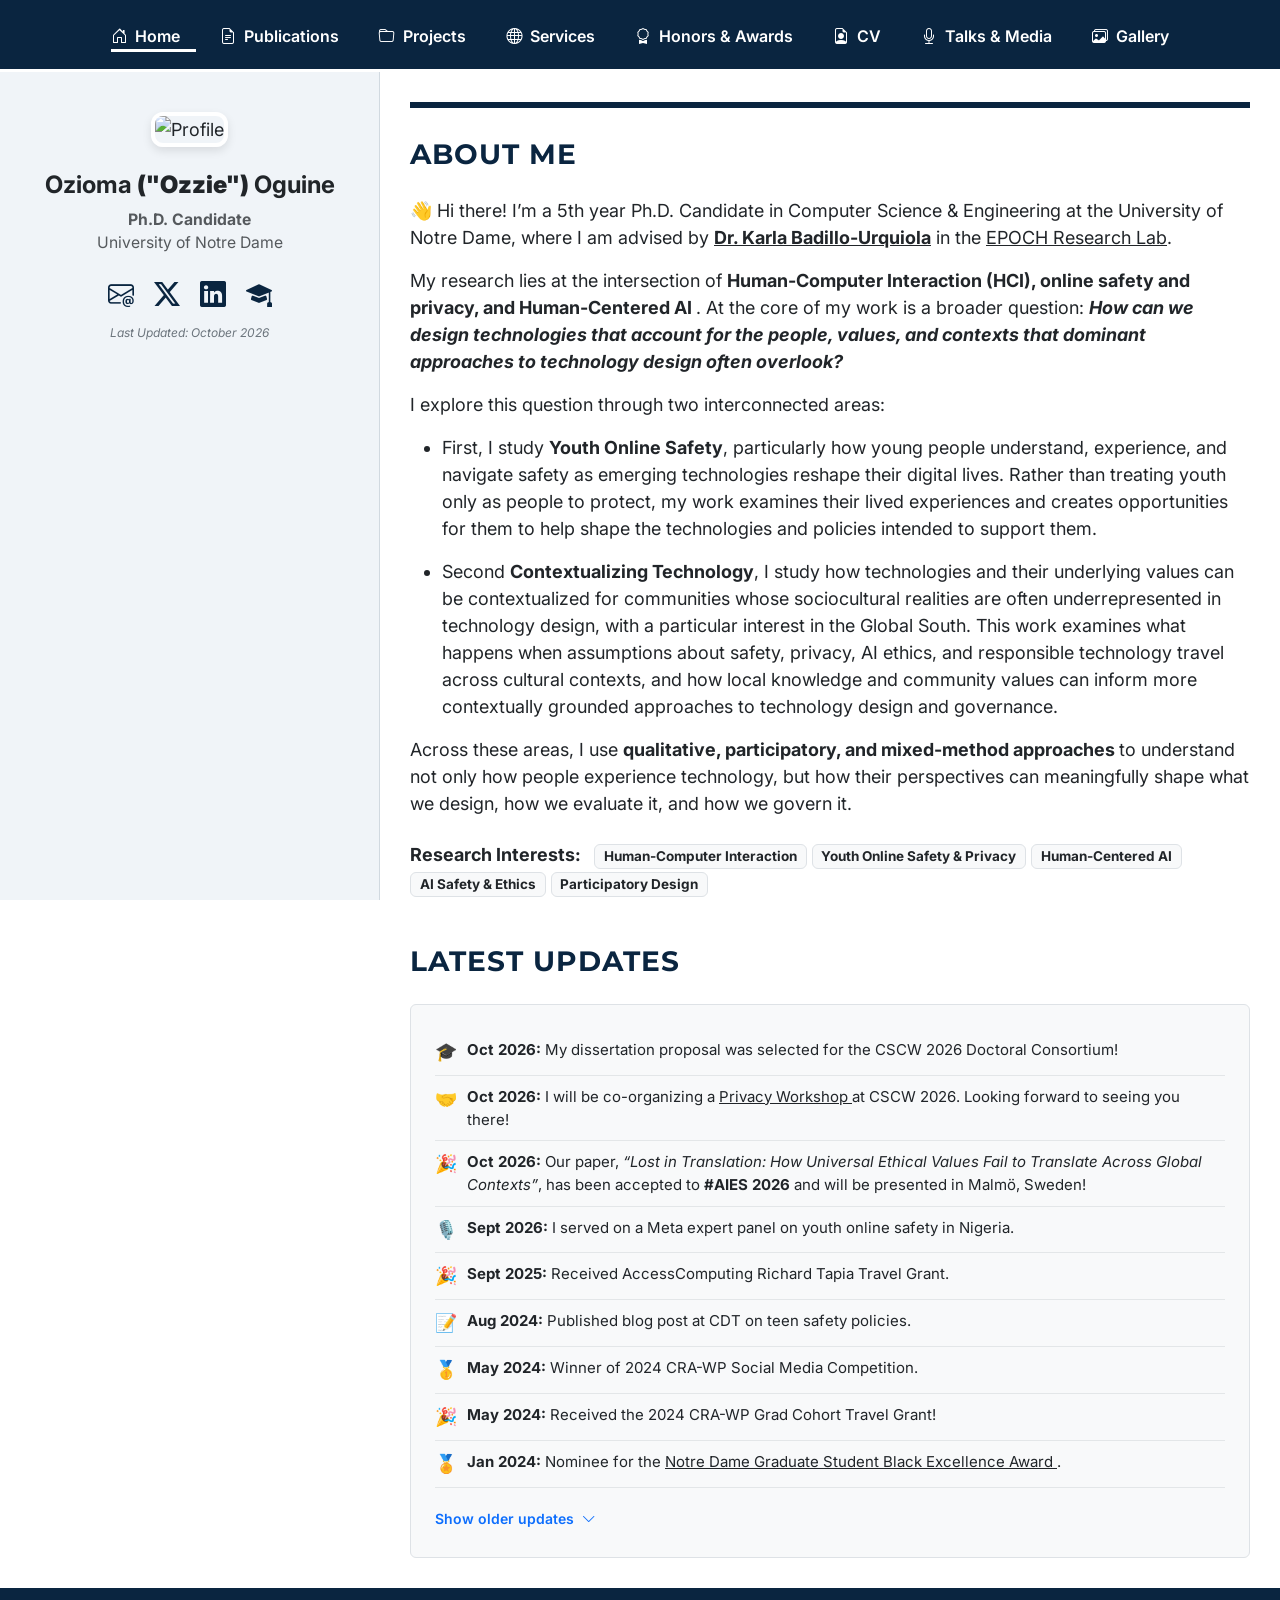
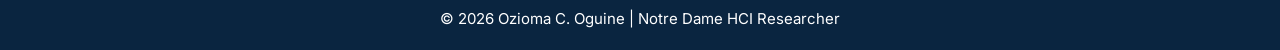
==== index.html @ 68ba5de0 "Add files via upload" ====
<!DOCTYPE html>
<html lang="en">
<head>
  <meta charset="UTF-8">
  <meta name="viewport" content="width=device-width, initial-scale=1.0">
  <title>Ozioma C. Oguine | HCI, Youth Online Safety & Human-Centered AI</title>
  <meta name="description"
	  content="Ozioma Collins Oguine is a Ph.D. Candidate in Computer Science & Engineering at the University of Notre Dame researching HCI, youth online safety, Human-Centered AI, and culturally grounded technology design.">
  <meta name="author" content="Ozioma Collins Oguine">
  <meta name="robots" content="index, follow">
  <link href="https://cdn.jsdelivr.net/npm/bootstrap@5.3.2/dist/css/bootstrap.min.css" rel="stylesheet">
  <link rel="stylesheet" href="https://cdn.jsdelivr.net/npm/bootstrap-icons/font/bootstrap-icons.css">
  <link href="https://fonts.googleapis.com/css2?family=Montserrat:wght@700&family=Inter:wght@400;600&display=swap" rel="stylesheet">
  <link rel="stylesheet" href="style.css">
  <link rel="icon" type="image/png" href="images/favicon_icon.png">
  
<!-- =====================================================
     STRUCTURED DATA — PERSON / PROFILE PAGE
====================================================== -->

<script type="application/ld+json">
{
  "@context": "https://schema.org",
  "@type": "ProfilePage",

  "mainEntity": {
    "@type": "Person",
    "@id": "https://oziomaoguine.github.io/#person",

    "name": "Ozioma C. Oguine",
    "alternateName": "Ozzie Oguine",

    "url": "https://oziomaoguine.github.io/",

    "image": "https://oziomaoguine.github.io/images/profile_img.jpg",

    "description": "Ph.D. Candidate in Computer Science & Engineering at the University of Notre Dame researching Human-Computer Interaction, youth online safety, Human-Centered AI, and AI Ethics",

    "jobTitle": "Ph.D. Candidate",

    "affiliation": {
      "@type": "CollegeOrUniversity",
      "name": "University of Notre Dame",
      "url": "https://cse.nd.edu/"
    },

    "memberOf": {
      "@type": "ResearchOrganization",
      "name": "EPOCH Research Lab"
    },

    "knowsAbout": [
      "Human-Computer Interaction",
      "Youth Online Safety",
      "AI Safety",
      "Human-Centered AI",
      "AI Ethics",
      "Participatory Design",
      "Child-Computer Interaction",
      "Culturally Grounded Technology Design"
    ],

    "sameAs": [
      "https://scholar.google.com/citations?hl=en&user=NfMTaLgAAAAJ",
      "https://orcid.org/0000-0003-2434-1400",
      "https://www.linkedin.com/in/ozioma-c-oguine-083653135"
    ]
  }
}
</script>
</head>
<body>

<div class="page-wrapper">
  <nav class="navbar navbar-expand-xl navbar-dark fixed-top">
    <div class="container-fluid">
      <button class="navbar-toggler" type="button" data-bs-toggle="collapse" data-bs-target="#navbarNav">
        <span class="navbar-toggler-icon"></span>
      </button>
      <div class="collapse navbar-collapse" id="navbarNav">
        <ul class="navbar-nav">
          <li class="nav-item"><a class="nav-link active-link" id="nav-about" onclick="showTab('about')"><i class="bi bi-house-door"></i> Home</a></li>
          <li class="nav-item"><a class="nav-link" id="nav-publications" onclick="showTab('publications')"><i class="bi bi-file-earmark-text"></i> Publications</a></li>
          <li class="nav-item"><a class="nav-link" id="nav-projects" onclick="showTab('projects')"><i class="bi bi-folder"></i> Projects</a></li>
          <li class="nav-item"><a class="nav-link" id="nav-service" onclick="showTab('service')"><i class="bi bi-globe"></i> Services</a></li>
          <li class="nav-item"><a class="nav-link" id="nav-honors" onclick="showTab('honors')"><i class="bi bi-award"></i> Honors & Awards</a></li>
          <li class="nav-item"><a class="nav-link" id="nav-cv" onclick="showTab('cv')"> <i class="bi bi-file-earmark-person"></i> CV</a></li>
          <li class="nav-item"><a class="nav-link" id="nav-talks" onclick="showTab('talks')"><i class="bi bi-mic"></i> Talks & Media</a></li>
		  <li class="nav-item"><a class="nav-link" id="nav-gallery" onclick="showTab('gallery')"><i class="bi bi-images"></i> Gallery</a></li>
        </ul>
      </div>
    </div>
  </nav>

  <div class="main-container">
    <aside class="sidebar">
      <img src="images/profile_img.jpg" alt="Profile" class="profile-img">
      <h4 class="fw-bold">Ozioma <b>("Ozzie")</b> Oguine</h4>
      <p class="text-muted small"><strong>Ph.D. Candidate</strong><br>University of Notre Dame</p>
      
      <div class="social-icons-row">
        <a href="mailto:ooguine@nd.edu"><i class="bi bi-envelope-at"></i></a>
        <a href="https://twitter.com/Ozioma_Oguine" target="_blank"><i class="bi bi-twitter-x"></i></a>
        <a href="https://www.linkedin.com/in/ozioma-c-oguine-083653135" target="_blank"><i class="bi bi-linkedin"></i></a>
        <a href="https://scholar.google.com/citations?hl=en&user=NfMTaLgAAAAJ" target="_blank"><i class="bi bi-mortarboard-fill"></i></a>
      </div>
      <div class="last-updated">Last Updated: October 2026</div>
    </aside>

    <main class="content-area">
      <section id="about" class="tab-section active">
        <h3>About Me</h3>
		 <p>👋 Hi there! I’m a 5th year Ph.D. Candidate in Computer Science & Engineering at the University of Notre Dame, 
			where I am advised by <a href="https://engineering.nd.edu/faculty/karla-badillo-urquiola/"class="link-dark" target="_blank"><strong>Dr. Karla Badillo-Urquiola</strong></a> in the <a href="https://https://www.epochlab.org/" class="link-dark" target="_blank"> EPOCH Research Lab</a>.</p>

		 <p>
			My research lies at the intersection of <strong>Human-Computer Interaction (HCI), online safety and privacy, and Human-Centered AI </strong>. 
			At the core of my work is a broader question: <strong><em>How can we design technologies that account for the people, values, and contexts that dominant approaches to technology design often overlook?</em></strong>
		  </p>

		  <p>
			I explore this question through two interconnected areas:</p> 
		  <p>
			<ul class="about-research-areas"> <li> First, I study <strong>Youth Online Safety</strong>, particularly how young people understand, experience, and navigate safety as emerging technologies reshape their digital lives. 
			Rather than treating youth only as people to protect, my work examines their lived experiences and creates opportunities for them to help shape the technologies and policies intended to support them. </li>
		  </p>
		  <p>
			<li> Second <strong>Contextualizing Technology</strong>, I study how technologies and their underlying values can be contextualized for communities whose sociocultural realities are often underrepresented in technology design, with a particular interest in the Global South. 
			This work examines what happens when assumptions about safety, privacy, AI ethics, and responsible technology travel across cultural contexts, and how local knowledge and community values can inform more contextually grounded approaches to technology design and governance. </li> </ul>
		  </p> 
		  <p>
			Across these areas, I use <strong> qualitative, participatory, and mixed-method approaches </strong> to understand not only how people experience technology, but how their perspectives can meaningfully shape what we design, how we evaluate it, and how we govern it.
		  </p>
		  <!-- Research Interests -->
			  <div class="mt-4">
				<strong>Research Interests:</strong>
				<span class="badge bg-light text-dark border ms-2">Human-Computer Interaction</span>
				<span class="badge bg-light text-dark border">Youth Online Safety & Privacy</span>
				<span class="badge bg-light text-dark border">Human-Centered AI</span>
				<span class="badge bg-light text-dark border">AI Safety & Ethics</span>
				<span class="badge bg-light text-dark border">Participatory Design</span>
			  </div>
		  
<!-- =========================
     LATEST UPDATES
========================= -->

<h3 class="mt-5">Latest Updates</h3>

<div class="bg-light p-4 rounded border latest-updates">

  <ul class="list-unstyled mb-0">

    <!-- =========================
         5 MOST RECENT UPDATES
    ========================== -->
	<!-- October 2026 -->
	<li class="news-item">
	  <span class="news-emoji">🎓</span>
	  <div>
		<strong>Oct 2026:</strong>
		My dissertation proposal was selected for the CSCW 2026 Doctoral Consortium!
	  </div>
	</li>

	<li class="news-item">
	  <span class="news-emoji">🤝</span>
	  <div>
		<strong>Oct 2026:</strong>
		I will be co-organizing a <a href="https://cscw2026.hciprivacy.com/" class="link-dark" target="_blank"> Privacy Workshop </a> at CSCW 2026.
		Looking forward to seeing you there!
	  </div>
	</li>

	<li class="news-item">
	  <span class="news-emoji">🎉</span>
	  <div>
		<strong>Oct 2026:</strong>
		Our paper,
		<em>“Lost in Translation: How Universal Ethical Values Fail to Translate Across Global Contexts”</em>,
		has been accepted to <strong>#AIES 2026</strong> and will be presented in Malmö, Sweden!
	  </div>
	</li>
	
		<!-- September 2026 -->
	<li class="news-item">
	  <span class="news-emoji">🎙️</span>
	  <div>
		<strong>Sept 2026:</strong>
		I served on a Meta expert panel on youth online safety in Nigeria.
	  </div>
	</li>
    
	<li class="news-item">
      <span class="news-emoji">🎉</span>
      <div>
        <strong>Sept 2025:</strong>
        Received AccessComputing Richard Tapia Travel Grant.
      </div>
    </li>

    <li class="news-item">
      <span class="news-emoji">📝</span>
      <div>
        <strong>Aug 2024:</strong>
        Published blog post at CDT on teen safety policies.
      </div>
    </li>

    <li class="news-item">
      <span class="news-emoji">🥇</span>
      <div>
        <strong>May 2024:</strong>
        Winner of 2024 CRA-WP Social Media Competition.
      </div>
    </li>

    <li class="news-item">
      <span class="news-emoji">🎉</span>
      <div>
        <strong>May 2024:</strong>
        Received the 2024 CRA-WP Grad Cohort Travel Grant!
      </div>
    </li>

    <li class="news-item">
      <span class="news-emoji">🏅</span>
      <div>
        <strong>Jan 2024:</strong>
        Nominee for the
        <a href="https://www.epochlab.org/news"
           class="link-dark"
           target="_blank">
          Notre Dame Graduate Student Black Excellence Award
        </a>.
      </div>
    </li>


<!-- =====================================================
     COLLAPSIBLE OLDER UPDATES
====================================================== -->

<li class="collapse" id="olderUpdates">

  <ul class="list-unstyled mb-0">


    <!-- July 2023 -->
    <li class="news-item">
      <span class="news-emoji-static">🎉</span>

      <div>
        <strong>July 2023:</strong>
        Received the AccessComputing Richard Tapia Travel Grant 2023!
      </div>
    </li>


    <!-- June 2023 -->
    <li class="news-item">
      <span class="news-emoji-static">🥇</span>

      <div>
        <strong>June 2023:</strong>
        Received the Graduate Justice Fellowship 2023!

        [
        <a href="https://socialconcerns.nd.edu/2023-24-graduate-justice-fellows/"
           class="link-dark"
           target="_blank"
           rel="noopener noreferrer">
          Link
        </a>
        ]
      </div>
    </li>


    <!-- June 2023 -->
    <li class="news-item">
      <span class="news-emoji-static">🎉</span>

      <div>
        <strong>June 2023:</strong>
        Received the HCIC Doctoral Student Travel Grant and presented
        a poster at

        <a href="https://hcic.org/#upcoming"
           target="_blank"
           rel="noopener noreferrer"
           class="link-dark">
          HCIC 2023
        </a>.
      </div>
    </li>


    <!-- April 2023 -->
    <li class="news-item">
      <span class="news-emoji-static">🥇</span>

      <div>
        <strong>April 2023:</strong>
        Received the TEEWS Summer Fellowship 2023!
      </div>
    </li>


    <!-- March 2023 -->
    <li class="news-item">
      <span class="news-emoji-static">🎉</span>

      <div>
        <strong>March 2023:</strong>

        Presented my position paper titled

        <em>
          "Adolescent Online Safety and Privacy Interventions for
          Social Virtual Reality"
        </em>

        <i class="far fa-file-pdf"></i>

        <a href="https://papers.ssrn.com/sol3/papers.cfm?abstract_id=4384529"
           target="_blank"
           rel="noopener noreferrer"
           class="link-dark">
          PDF
        </a>

        at the 2023

        <a href="https://pie.stapl.cs.byu.edu/"
           target="_blank"
           rel="noopener noreferrer"
           class="link-dark">
          CHI Privacy Workshop
        </a>.
      </div>
    </li>


    <!-- March 2023 -->
    <li class="news-item">
      <span class="news-emoji-static">🎉</span>

      <div>
        <strong>March 2023:</strong>

        Presented my position paper titled

        <em>
          "Ableist Microaggressions on Adolescents with Disability(ies)
          and Special Needs in Social Virtual Reality (VR)"
        </em>

        <i class="far fa-file-pdf"></i>

        <a href="https://papers.ssrn.com/sol3/papers.cfm?abstract_id=4381787"
           target="_blank"
           rel="noopener noreferrer"
           class="link-dark">
          PDF
        </a>

        at the 2023

        <a href="https://combatingonlinetoxicity.sites.uu.nl/"
           target="_blank"
           rel="noopener noreferrer"
           class="link-dark">
          CHI Combating Toxicity and Online Harassment Workshop
        </a>.
      </div>
    </li>


    <!-- August 2022 -->
    <li class="news-item">
      <span class="news-emoji-static">🎓</span>

      <div>
        <strong>Aug 2022:</strong>
        Started my Ph.D. journey at the University of Notre Dame!
      </div>
    </li>


  </ul>

</li>

<!-- =====================================================
     SHOW / HIDE OLDER UPDATES BUTTON
====================================================== -->

<div class="mt-3">

  <button
    class="updates-toggle"
    type="button"
    data-bs-toggle="collapse"
    data-bs-target="#olderUpdates"
    aria-expanded="false"
    aria-controls="olderUpdates">

    <span class="show-more-text">
      Show older updates
      <i class="bi bi-chevron-down ms-1"></i>
    </span>

    <span class="show-less-text">
      Show fewer updates
      <i class="bi bi-chevron-up ms-1"></i>
    </span>

  </button>

</div>
</div>
</section>

  <!-- =====================================================
     PUBLICATIONS
====================================================== -->
<section id="publications" class="tab-section">

  <!-- Page Header -->
  <div class="d-flex justify-content-between align-items-center mb-2">

    <h3>Publications</h3>

    <div class="d-none d-md-block" style="font-size: 14px;">
      See also on:

      <a href="#" target="_blank" class="pub-btn ms-2">
        <i class="bi bi-mortarboard-fill"></i> Google Scholar
      </a>

      <a href="https://www.researchgate.net/profile/Ozioma-Oguine"
         target="_blank"
         class="pub-btn">
        <i class="bi bi-r-circle"></i> ResearchGate
      </a>
    </div>

  </div>


  <!-- =====================================================
       PUBLICATION NAVIGATION
  ====================================================== -->
  <p class="text-muted mb-4">
    My publications span youth online safety and privacy,
    Human-Computer Interaction, participatory design,
    Human-Centered AI, and AI safety.
  </p>

  <div class="publication-nav mb-5">

    <span class="publication-nav-label">Jump to:</span>

    <a href="#conference-papers" class="publication-nav-link">
      <i class="bi bi-file-earmark-text"></i>
      Conference / Journal
    </a>

    <a href="#extended-abstracts" class="publication-nav-link">
      <i class="bi bi-file-text"></i>
      Extended Abstracts
    </a>

    <a href="#workshop-papers" class="publication-nav-link">
      <i class="bi bi-people"></i>
      Workshops
    </a>

    <a href="#poster-presentations" class="publication-nav-link">
      <i class="bi bi-easel"></i>
      Posters
    </a>

  </div>



  <!-- =====================================================
       CONFERENCE / JOURNAL PAPERS
  ====================================================== -->

  <div id="conference-papers" class="publication-section">

    <div class="publication-section-header">
      <h2>Conference / Journal Papers</h2>
    </div>


    <!-- ========================= 2026 ========================= -->

    <div class="publication-year">2026</div>

   <!-- C9 -->
    <div class="pub-item">
      <div class="pub-title">
        <span class="pub-number">C9.</span>
        Lost in Translation: How Universal Ethical Values Fail to Translate Across Global Contexts
      </div>
      <div class="pub-authors">
        <strong>Ozioma C. Oguine</strong>,
        Munachimso B. Oguine, Cesar Cervera, Jenny Yang, Pooja Voladoddi,
		Mario Rodriguez, Saif Eddin Bani Malhem, Karla Badillo-Urquiola, Daricia Wilkinson
      </div>
      <div class="pub-meta">
        <span class="venue-tag">AIES '26</span>
        <span class="pub-venue-inline">
          Proceedings of the 2026 AIES Conference on AI, EThics and Society
        </span>
        <span class="pub-links-inline">
          <a href="#"
             target="_blank">
            [DOI]
          </a>
          <span>·</span>
          <a href="https://arxiv.org/abs/2608.20490v1"
             target="_blank">
            [Preprint]
          </a>
        </span>
      </div>
    </div>

   <!-- C8 -->
    <div class="pub-item">
      <div class="pub-title">
        <span class="pub-number">C8.</span>
        "Ethical for Whom?" Examining Cross-Cultural Perspectives on AI Values for the Global Majority
      </div>
      <div class="pub-authors">
        
        Jenny Yang, Cesar Cervera, <strong>Ozioma C. Oguine</strong>, Munachimso B. Oguine, Pooja Voladoddi,
		Mario Rodriguez, Saif Eddin Bani Malhem, Karla Badillo-Urquiola, Daricia Wilkinson
      </div>
      <div class="pub-meta">
        <span class="venue-tag">HFES '26</span>
        <span class="pub-venue-inline">
          ASPIRE 2026 International Annual Meeting of the Human Factors and Ergonomics Society (HFES)
        </span>
        <span class="pub-links-inline">
          <a href="#"
             target="_blank">
            [DOI]
          </a>
          <span>·</span>
          <a href="#"
             target="_blank">
            [Preprint]
          </a>
        </span>
      </div>
    </div>
	
    <!-- C7 -->
    <div class="pub-item">
      <div class="pub-title">
        <span class="pub-number">C7.</span>
        Who Gets to Define Safety? A Systematic Review of How Generative AI
        Research Addresses Youth Online Safety
      </div>
      <div class="pub-authors">
        <strong>Ozioma C. Oguine</strong>,
        Adriana Alvarado Garcia,
        Michael Muller,
        and Karla Badillo-Urquiola
      </div>
      <div class="pub-meta">
        <span class="venue-tag">CHI '26</span>
        <span class="pub-venue-inline">
          Proceedings of the 2026 CHI Conference on Human Factors in Computing Systems
        </span>
        <span class="pub-links-inline">
          <a href="https://doi.org/10.1145/3772318.3791346"
             target="_blank">
            [DOI]
          </a>
          <span>·</span>
          <a href="#"
             target="_blank">
            [Preprint]
          </a>
        </span>
      </div>
    </div>



    <!-- C6 -->
    <div class="pub-item">

      <div class="pub-title">
        <span class="pub-number">C6.</span>
        Red Teaming LLMs as Socio-Technical Practice:
        From Exploration and Data Creation to Evaluation

        <span class="award-badge">
          🥇 Honorable Mention
        </span>
      </div>

      <div class="pub-authors">
        Adriana Alvarado Garcia,
        Ruyuan Wan,
        <strong>Ozioma C. Oguine</strong>,
        and Karla Badillo-Urquiola
      </div>

      <div class="pub-meta">

        <span class="venue-tag">CHI '26</span>

        <span class="pub-venue-inline">
          Proceedings of the 2026 CHI Conference on Human Factors in Computing Systems
        </span>

        <span class="pub-links-inline">

          <a href="https://doi.org/10.1145/3772318.3790792"
             target="_blank">
            [DOI]
          </a>

          <span>·</span>

          <a href="https://arxiv.org/abs/2602.18483"
             target="_blank">
            [Preprint]
          </a>

        </span>

      </div>

    </div>



    <!-- C5 -->
    <div class="pub-item">

      <div class="pub-title">
        <span class="pub-number">C5.</span>
        Participation and Power: A Case Study of Using Ecological Momentary
        Assessment to Engage Adolescents in Academic Research
      </div>

      <div class="pub-authors">
        <strong>Ozioma C. Oguine</strong>,
        Elmira Rashidi,
        Pamela J. Wisniewski,
        and Karla Badillo-Urquiola
      </div>

      <div class="pub-meta">

        <span class="venue-tag">IDC '26</span>

        <span class="pub-venue-inline">
          Proceedings of the 25th Interaction Design and Children Conference
        </span>

        <span class="pub-links-inline">

          <a href="https://doi.org/10.1145/3773077.3806116"
             target="_blank">
            [DOI]
          </a>

          <span>·</span>

          <a href="https://arxiv.org/abs/2604.11551"
             target="_blank">
            [Preprint]
          </a>

        </span>

      </div>

    </div>



    <!-- C4 -->
    <div class="pub-item">

      <div class="pub-title">
        <span class="pub-number">C4.</span>
        A System of Care, Not Control: Co-Designing Online Safety and
        Wellbeing Solutions with Guardians ad Litem for Youth in Child Welfare
      </div>

      <div class="pub-authors">
        Johanna Olesk,
        <strong>Ozioma C. Oguine</strong>,
        Mariana Fernandez Espinosa,
        Alexis B. Peirce Caudell,
        and Karla Badillo-Urquiola
      </div>

      <div class="pub-meta">

        <span class="venue-tag">GROUP ' 27</span>

        <span class="pub-venue-inline">
          Proceedings of the ACM on Human-Computer Interaction
        </span>

        <span class="pub-links-inline">

          <a href="https://doi.org/10.1145/3799439"
             target="_blank">
            [DOI]
          </a>

          <span>·</span>

          <a href="https://arxiv.org/abs/2602.13989"
             target="_blank">
            [Preprint]
          </a>

        </span>

      </div>

    </div>



    <!-- ========================= 2025 ========================= -->

    <div class="publication-year">2025</div>


    <!-- C3 -->
    <div class="pub-item">

      <div class="pub-title">
        <span class="pub-number">C3.</span>
        ‘Teens Need to Be Educated on the Dangers’: Digital Access,
        Online Risks, and Safety Practices Among Nigerian Adolescents

        <span class="award-badge">
          🏆 Best Paper
        </span>
      </div>

      <div class="pub-authors">
        Munachimso Oguine,
        <strong>Ozioma Oguine</strong>,
        Karla Badillo-Urquiola,
        and Oluwasogo Okunade
      </div>

      <div class="pub-meta">

        <span class="venue-tag">AfriCHI '25</span>

        <span class="pub-venue-inline">
          5th Biennial African Human-Computer Interaction Conference
        </span>

        <span class="pub-links-inline">

          <a href="https://doi.org/10.1145/3757232.3757244"
             target="_blank">
            [DOI]
          </a>

        </span>

      </div>

    </div>



    <!-- C2 -->
    <div class="pub-item">

      <div class="pub-title">
        <span class="pub-number">C2.</span>
        Online Safety for All: Sociocultural Insights from a Systematic
        Review of Youth Online Safety in the Global South
      </div>

      <div class="pub-authors">
        <strong>Ozioma C. Oguine</strong>,
        Oghenemaro Anuyah,
        Zainab Agha,
        Iris Melgarez,
        Adriana Alvarado Garcia,
        and Karla Badillo-Urquiola
      </div>

      <div class="pub-meta">

        <span class="venue-tag">CSCW '25</span>

        <span class="pub-venue-inline">
          ACM Conference on Computer-Supported Cooperative Work and Social Computing
        </span>

        <span class="pub-links-inline">

          <a href="https://dl.acm.org/doi/10.1145/3757639"
             target="_blank">
            [Preprint]
          </a>

        </span>

      </div>

    </div>



    <!-- C1 -->
    <div class="pub-item">

      <div class="pub-title">
        <span class="pub-number">C1.</span>
        How the Internet Facilitates Adverse Childhood Experiences for
        Youth Who Self-Identify as in Need of Services
      </div>

      <div class="pub-authors">
        <strong>Ozioma C. Oguine</strong>,
        Jinkyung Katie Park,
        Mamtaj Akter,
        Johanna Olesk,
        Abdulmalik Alluhidan,
        Pamela Wisniewski,
        and Karla Badillo-Urquiola
      </div>

      <div class="pub-meta">

        <span class="venue-tag">PACM HCI</span>

        <span class="pub-venue-inline">
          Proceedings of the ACM on Human-Computer Interaction
        </span>

        <span class="pub-links-inline">

          <a href="https://doi.org/10.1145/3710995"
             target="_blank">
            [DOI]
          </a>

          <span>·</span>

          <a href="https://arxiv.org/abs/2410.16507"
             target="_blank">
            [Preprint]
          </a>

        </span>

      </div>

    </div>


    <!-- ========================= 2022 ========================= -->

    <div class="publication-year">2022</div>


    <div class="pub-item">

      <div class="pub-title">
        <span class="pub-number">C0.</span>
        YOLO v3: Visual and Real-Time Object Detection Model
        for Smart Surveillance Systems (3s)
      </div>

      <div class="pub-authors">
        Kanyifeechukwu J. Oguine,
        <strong>Ozioma C. Oguine</strong>,
        and Hashim I. Bisallah
      </div>

      <div class="pub-meta">

        <span class="venue-tag">ITED '22</span>

        <span class="pub-venue-inline">
          5th Information Technology for Education and Development Conference
        </span>

        <span class="pub-links-inline">

          <a href="https://doi.org/10.1109/ITED56637.2022.10051233"
             target="_blank">
            [DOI]
          </a>

        </span>

      </div>

    </div>

  </div>



  <!-- =====================================================
       SECTION DIVIDER
  ====================================================== -->

  <hr class="publication-divider">



  <!-- =====================================================
       EXTENDED ABSTRACTS
  ====================================================== -->

  <div id="extended-abstracts" class="publication-section">

    <div class="publication-section-header">
      <h2>Extended Abstracts</h2>
    </div>
	
	<div class="publication-year">2026</div>
	    <!-- EA4 -->
    <div class="pub-item">
      <div class="pub-title">
        <span class="pub-number">EA4.</span>
        Online safety in the Global South: From Culturally Grounded Narratives to Co-designing AI-supported Safety Ecosystems with Nigerian Youth
      </div>
      <div class="pub-authors">
        <strong>Ozioma C. Oguine</strong>
      </div>
      <div class="pub-meta">
        <span class="venue-tag">CSCW '26</span>
        <span class="pub-venue-inline">
          Companion Publication of the ACM Conference on
          Computer-Supported Cooperative Work and Social Computing
        </span>
        <span class="pub-links-inline">
          <a href=". https://doi.org/10.1145/3785651.3830028"
             target="_blank">
            [DOI]
          </a>
        </span>
      </div>
    </div>

    <div class="publication-year">2025</div>

    <!-- EA3 -->
    <div class="pub-item">
      <div class="pub-title">
        <span class="pub-number">EA3.</span>
        Bridging Expertise and Participation in AI:
        Multistakeholder Approaches to Safer AI Systems for Youth Online Safety
      </div>
      <div class="pub-authors">
        <strong>Ozioma C. Oguine</strong>,
        Johanna Olesk,
        Jaemarie Solyst,
        Michael Madaio,
        Michael Muller,
        Adriana Alvarado Garcia,
        and Karla Badillo-Urquiola
      </div>
      <div class="pub-meta">
        <span class="venue-tag">CSCW '25</span>
        <span class="pub-venue-inline">
          Companion Publication of the ACM Conference on
          Computer-Supported Cooperative Work and Social Computing
        </span>
        <span class="pub-links-inline">
          <a href="https://doi.org/10.1145/3715070.3748294"
             target="_blank">
            [DOI]
          </a>
        </span>
      </div>
    </div>



    <!-- EA2 -->
    <div class="pub-item">
      <div class="pub-title">
        <span class="pub-number">EA2.</span>
        Inclusion by Design or by Default? Examining How HCI Studies
        Engage Underrepresented Youth in Makerspaces
      </div>
      <div class="pub-authors">
        <strong>Ozioma C. Oguine</strong>,
        Danielle Radford,
        Samantha Hoang,
        and Karla Badillo-Urquiola
      </div>
      <div class="pub-meta">
        <span class="venue-tag">CSCW '25</span>
        <span class="pub-venue-inline">
          Companion Publication of the ACM Conference on
          Computer-Supported Cooperative Work and Social Computing
        </span>
        <span class="pub-links-inline">
          <a href="https://doi.org/10.1145/3715070.3749247"
             target="_blank">
            [DOI]
          </a>
        </span>
      </div>
    </div>



    <div class="publication-year">2024</div>
    <!-- EA1 -->
    <div class="pub-item">
      <div class="pub-title">
        <span class="pub-number">EA1.</span>
        Examining Mainstream News Media Narratives on Youth Online Safety
      </div>
      <div class="pub-authors">
        <strong>Ozioma C. Oguine</strong>,
        Oghenemaro Anuyah,
        Emelia M. Hughes,
        and Karla Badillo-Urquiola
      </div>
      <div class="pub-meta">
        <span class="venue-tag">CSCW '24</span>
        <span class="pub-venue-inline">
          Companion Publication of the ACM Conference on
          Computer-Supported Cooperative Work and Social Computing
        </span>
        <span class="pub-links-inline">
          <a href="https://doi.org/10.1145/3678884.3681874"
             target="_blank">
            [DOI]
          </a>
        </span>
      </div>
    </div>
  </div>



  <!-- =====================================================
       SECTION DIVIDER
  ====================================================== -->

  <hr class="publication-divider">


  <!-- =====================================================
       WORKSHOP PAPERS
  ====================================================== -->

  <div id="workshop-papers" class="publication-section">

    <div class="publication-section-header">
      <h2>Workshop Papers</h2>
    </div>
	<div class="publication-year">2026</div>

		<!-- W4 -->
		<div class="pub-item">
		  <div class="pub-title">
			<span class="pub-number">W4.</span>
			<a href="files/WP-4.pdf" target="_blank" rel="noopener noreferrer">
			Whose Family Does “Family-Centered AI” Assume? Reflections from Youth Online Safety Research in Nigeria </a>
		  </div>

		  <div class="pub-authors">
			<strong>Ozioma C. Oguine</strong>
			and Karla Badillo-Urquiola
		  </div>

		  <div class="pub-meta">
			<span class="venue-tag">CSCW '26</span>
			<span class="pub-venue-inline">
			  Workshop on Family-Centered AI workshop
			</span>
		  </div>
		</div>

    <div class="publication-year">2025</div>

    <!-- W3 -->
    <div class="pub-item">

      <div class="pub-title">
        <span class="pub-number">W3.</span>
        <a href="files/WP-3.pdf" target="_blank" rel="noopener noreferrer">
		Inference Is Not Consent: Privacy Risks from Training LLMs </a>
        on Social Media and Web-Scraped Data
      </div>

      <div class="pub-authors">
        <strong>Ozioma C. Oguine</strong>
        and Karla Badillo-Urquiola
      </div>

      <div class="pub-meta">

        <span class="venue-tag">SUPA '25</span>

        <span class="pub-venue-inline">
          Workshop on Societal and User-Centered Privacy in AI
        </span>

      </div>

    </div>



    <div class="publication-year">2023</div>


    <!-- W2 -->
    <div class="pub-item">

      <div class="pub-title">
        <span class="pub-number">W2.</span>
		<a href="https://ssrn.com/abstract=4381787" target="_blank">
        You Don’t Belong Here: Ableist Microaggressions on Adolescents
        with Disability(ies) and Special Needs in Social Virtual Reality </a>
      </div>

      <div class="pub-authors">
        <strong>Ozioma C. Oguine</strong>
        and Karla Badillo-Urquiola
      </div>

      <div class="pub-meta">

        <span class="venue-tag">CHI '23</span>

        <span class="pub-venue-inline">
          Workshop on Combating Toxicity, Harassment,
          and Abuse in Online Social Spaces
        </span>

      </div>

    </div>



    <!-- W1 -->
    <div class="pub-item">

      <div class="pub-title">
        <span class="pub-number">W1.</span>
		<a href="https://ssrn.com/abstract=4384529" target="_blank">
        Investigating Adolescent Online Safety and Privacy
        Interventions for Social Virtual Reality </a>
      </div>

      <div class="pub-authors">
        <strong>Ozioma C. Oguine</strong>,
        Yaxing Yao,
        and Karla Badillo-Urquiola
      </div>

      <div class="pub-meta">

        <span class="venue-tag">CHI '23</span>

        <span class="pub-venue-inline">
          Workshop on Privacy Interventions and Education (PIE)
        </span>

      </div>

    </div>

  </div>



  <!-- =====================================================
       SECTION DIVIDER
  ====================================================== -->

  <hr class="publication-divider">



  <!-- =====================================================
       POSTER PRESENTATIONS
  ====================================================== -->

  <div id="poster-presentations" class="publication-section">

    <div class="publication-section-header">
      <h2>Poster Presentations</h2>
    </div>


    <div class="publication-year">2023</div>


    <!-- P2 -->
    <div class="pub-item">

      <div class="pub-title">
        <span class="pub-number">P2.</span>
        Co-Designing with Foster Youth Online Safety Interventions
      </div>

      <div class="pub-authors">
        <strong>Ozioma C. Oguine</strong>,
        Ruyuan Wan,
        and Karla Badillo-Urquiola
      </div>

      <div class="pub-meta">

        <span class="pub-venue-inline">
          15th Annual CSE Student Poster Contest,
          University of Notre Dame
        </span>

      </div>

    </div>



    <div class="publication-year">2022</div>


    <!-- P1 -->
    <div class="pub-item">

      <div class="pub-title">
        <span class="pub-number">P1.</span>
        Co-Designing with Foster Youth Online Safety Interventions
      </div>

      <div class="pub-authors">
        <strong>Ozioma C. Oguine</strong>,
        Ruyuan Wan,
        and Karla Badillo-Urquiola
      </div>

      <div class="pub-meta">

        <span class="pub-venue-inline">
          Lucy Family Institute for Data and Society Fall Symposium,
          University of Notre Dame
        </span>

      </div>

    </div>

  </div>


</section>

      <section id="projects" class="tab-section">
        <h3>Projects</h3>
         <p class="text-muted mb-5">
			My research explores how young people experience and navigate online
			technologies, how communities can participate in designing safer digital
			environments, and how emerging AI systems can better reflect diverse
			values and sociocultural contexts. My projects span three interconnected
			areas: Online Safety, Participatory Design, and AI Ethics & Safety.
		</p>

		<!-- Project Category Navigation -->
		<div class="project-nav mb-5">
			  <span class="project-nav-label">Jump to:</span>

			  <a href="#online-safety-projects" class="project-nav-link">
				<i class="bi bi-shield-check"></i>
				Youth Online Safety
			  </a>

			  <a href="#participatory-design-projects" class="project-nav-link">
				<i class="bi bi-people"></i>
				Participatory Design
			  </a>

			  <a href="#ai-ethics-projects" class="project-nav-link">
				<i class="bi bi-cpu"></i>
				AI Ethics & Safety
			  </a>
		</div>
  <!-- =====================================================
       CATEGORY 1: ONLINE SAFETY
  ====================================================== -->

<div id="online-safety-projects" class="project-category-heading">
  <h4 class="fw-bold mb-1">Online Safety</h4>
  <p class="text-muted small mb-4">
    Understanding how young people experience, define, and navigate safety
    across different digital and sociocultural contexts.
  </p>
</div>
  <div class="row">


    <!-- PROJECT 1 -->
    <div class="col-lg-6 mb-4">
      <div class="expand-card h-100">

        <img
          src="images/conceptual.png"
          alt="Nigerian youth online safety research">

        <div class="expand-card-body">

          <div class="d-flex justify-content-between align-items-start mb-2">
            <h5 class="fw-bold mb-0">
              How Nigerian Youth Conceptualize Online Safety (Interview Study)
            </h5>
            <span class="badge bg-light text-dark border ms-2">2026</span>
          </div>

          <p class="small text-muted mb-3">
            Understanding how Nigerian youth define, experience, and negotiate
            online safety within their everyday lives.
          </p>

          <div class="mb-3">
            <span class="badge bg-light text-dark border">Online Safety</span>
            <span class="badge bg-light text-dark border">Nigerian Youth</span>
            <span class="badge bg-light text-dark border">Interviews</span>
            <span class="badge bg-light text-dark border">HCI</span>
          </div>

          <div class="collapse" id="projectNigeriaInterviews">

            <hr>

            <p class="small">
              Many dominant approaches to youth online safety are built around
              assumptions about what constitutes risk, what young people need
              protection from, and what resources are available to help them
              stay safe. These assumptions may not fully reflect how safety is
              understood and practiced across different sociocultural contexts.
            </p>

            <p class="small">
              In this ongoing interview study, I work directly with Nigerian
              youth to understand how they conceptualize online safety, the
              experiences they consider safe or unsafe, and the strategies they
              use to navigate digital spaces. The project also examines how
              factors such as family, peers, technology access, and local
              sociocultural expectations shape young people's understandings
              and practices around online safety.
            </p>

            <p class="small mb-0">
              This research contributes toward developing more culturally
              grounded approaches to youth online safety that begin with young
              people's lived experiences rather than assuming that existing
              definitions of safety apply uniformly across contexts.
            </p>

          </div>

          <button class="read-more-btn"
                  data-bs-toggle="collapse"
                  data-bs-target="#projectNigeriaInterviews">
            Read More...
          </button>

        </div>
      </div>
    </div>


    <!-- PROJECT 2 -->
    <div class="col-lg-6 mb-4">
      <div class="expand-card h-100">

        <img
          src="images/youth_nigeria.png"
          alt="Nigerian adolescents digital experiences">

        <div class="expand-card-body">

          <div class="d-flex justify-content-between align-items-start mb-2">
            <h5 class="fw-bold mb-0">
              Digital Access, Online Risks, and Safety Practices Among Nigerian Adolescents
            </h5>
            <span class="badge bg-light text-dark border ms-2">2025</span>
          </div>

          <p class="small text-muted mb-3">
            Examining how Nigerian adolescents access the internet, encounter
            online risks, and respond to safety challenges.
          </p>

          <div class="mb-3">
            <span class="badge bg-light text-dark border">Online Safety</span>
            <span class="badge bg-light text-dark border">Nigeria</span>
            <span class="badge bg-light text-dark border">Survey</span>
            <span class="badge bg-light text-dark border">Digital Access</span>
          </div>

          <div class="collapse" id="projectNigeriaSurvey">

            <hr>

            <p class="small">
              This project examined the online experiences of 409 secondary
              school adolescents in Nigeria's Federal Capital Territory. We
              investigated how young people access digital technologies, the
              online risks they encounter, the strategies they use to respond
              to those risks, and the people they turn to for support.
            </p>

            <p class="small">
              The study also examined adolescents' own recommendations for
              improving online safety. Rather than considering risk in
              isolation, the project connected young people's safety practices
              to their access to technology, available support systems, and
              confidence in the strategies available to them.
            </p>

            <p class="small mb-0">
              <strong>Outcome:</strong>
              Published at AfriCHI 2025 and received the
              <strong>Best Paper Award</strong>.
            </p>

          </div>

          <button class="read-more-btn"
                  data-bs-toggle="collapse"
                  data-bs-target="#projectNigeriaSurvey">
            Read More...
          </button>

        </div>
      </div>
    </div>


    <!-- PROJECT 3 -->
    <div class="col-lg-6 mb-5">
      <div class="expand-card h-100">

        <img
          src="images/CHINS.png"
          alt="Youth online support research">

        <div class="expand-card-body">

          <div class="d-flex justify-content-between align-items-start mb-2">
            <h5 class="fw-bold mb-0">
              Understanding the Online and Offline Experiences of Youth in Need of Services
            </h5>
            <span class="badge bg-light text-dark border ms-2">2024</span>
          </div>

          <p class="small text-muted mb-3">
            Analyzing how vulnerable youth use online spaces to discuss,
            navigate, and seek support for adverse life experiences.
          </p>

          <div class="mb-3">
            <span class="badge bg-light text-dark border">Online Safety</span>
            <span class="badge bg-light text-dark border">CHINS</span>
            <span class="badge bg-light text-dark border">Youth</span>
            <span class="badge bg-light text-dark border">Online Communities</span>
          </div>

          <div class="collapse" id="projectCHINS">

            <hr>

            <p class="small">
              This project investigated the experiences of youth who
              self-identified as Children in Need of Services (CHINS),
              including youth connected to the child welfare and juvenile
              justice systems and youth with incarcerated parents.
            </p>

            <p class="small">
              We analyzed young people's conversations on an online peer-support
              platform to understand how they discussed adverse experiences in
              their offline and online lives. The project examined both sides
              of young people's internet use: online spaces could provide
              opportunities for connection and support while also introducing
              or intensifying risks in their lives.
            </p>

            <p class="small mb-0">
              <strong>Outcome:</strong>
              Published in the <em>Proceedings of the ACM on
              Human-Computer Interaction</em> (2025).
            </p>

          </div>

          <button class="read-more-btn"
                  data-bs-toggle="collapse"
                  data-bs-target="#projectCHINS">
            Read More...
          </button>

        </div>
      </div>
    </div>

  </div>



  <!-- =====================================================
       CATEGORY 2: PARTICIPATORY DESIGN
  ====================================================== -->

 <div id="participatory-design-projects" class="project-category-heading">
  <h4 class="fw-bold mb-1">Participatory Design</h4>
  <p class="text-muted small mb-4">
    Working with youth and the people who support them to collaboratively
    identify needs and envision technologies grounded in their experiences.
  </p>
</div>

  <div class="row">


    <!-- PROJECT 4 -->
    <div class="col-lg-6 mb-4">
      <div class="expand-card h-100">

        <img
          src="https://images.unsplash.com/photo-1529390079861-591de354faf5?q=80&w=600&h=300&auto=format&fit=crop"
          alt="Youth participatory design workshop">

        <div class="expand-card-body">

          <div class="d-flex justify-content-between align-items-start mb-2">
            <h5 class="fw-bold mb-0">
              Co-Designing with Youth in South Bend's Juvenile Justice System
            </h5>
            <span class="badge bg-light text-dark border ms-2">2026</span>
          </div>

          <p class="small text-muted mb-3">
            Engaging teens in the juvenile justice system as design partners
            during a participatory design fellowship.
          </p>

          <div class="mb-3">
            <span class="badge bg-light text-dark border">Participatory Design</span>
            <span class="badge bg-light text-dark border">Youth</span>
            <span class="badge bg-light text-dark border">Juvenile Justice</span>
            <span class="badge bg-light text-dark border">Co-Design</span>
          </div>

          <div class="collapse" id="projectJuve">

            <hr>

            <p class="small">
             I served as a mentor in a South Bend community fellowship that engaged justice-involved youth in exploring youth violence and ways to 
			 strengthen their communities. Through conversations and mentoring sessions, we worked with youth to 
			 reflect on their experiences, concerns, and aspirations for their neighborhoods.
            </p>

            <p class="small">
              As part of the fellowship, we also facilitated participatory design activities using zine-making as a 
			  creative form of self-expression. Youth used the zines to communicate their experiences and perspectives and to envision 
			  changes they wanted to see in their communities. The project provided a space for youth to move beyond being recipients of community 
			  interventions and instead express their own ideas about the issues affecting them and their neighborhoods.
            </p>

          </div>

          <button class="read-more-btn"
                  data-bs-toggle="collapse"
                  data-bs-target="#projectJuve">
            Read More...
          </button>

        </div>
      </div>
    </div>


    <!-- PROJECT 5 -->
    <div class="col-lg-6 mb-4">
      <div class="expand-card h-100">

        <img
          src="images/adelbat.png"
          alt="Youth restoration participatory design project">

        <div class="expand-card-body">

          <div class="d-flex justify-content-between align-items-start mb-2">
            <h5 class="fw-bold mb-0">
              Co-Designing Digital Storytelling with K-8 Kids
            </h5>
            <span class="badge bg-light text-dark border ms-2">2026</span>
          </div>

          <p class="small text-muted mb-3">
            Exploring how K–8 youth can use storytelling and co-design to document 
			their experiences and contribute to the preservation of community histories.
          </p>

          <div class="mb-3">
            <span class="badge bg-light text-dark border">Participatory Design</span>
            <span class="badge bg-light text-dark border">Youth</span>
            <span class="badge bg-light text-dark border">Community Engagement</span>
            <span class="badge bg-light text-dark border">Co-Design</span>
          </div>

          <div class="collapse" id="projectStAdalbert">

            <hr>

            <p class="small">
             This community-engaged project involved a co-design workshop with K–8 students at St. Adalbert School 
			 as part of a broader restoration initiative. Through hands-on storytelling and design activities, 
			 students reflected on their experiences and created their own narratives about the spaces, histories, 
			 and stories that were meaningful to them.
            </p>

            <p class="small">
              The workshop explored how these youth-created stories could inform the design of digital archives
			  for preserving and sharing community history. Rather than determining in advance what stories should
			  be preserved or how they should be represented, the co-design process centered young people as storytellers 
			  whose perspectives could shape both the content and design of future digital archives.
            </p>
			
			<p class="small">
              More broadly, the project examines how participatory design can connect youth storytelling, 
			  community history, and digital preservation, creating opportunities for young people to contribute 
			  to how the histories of their communities are documented and remembered.
            </p>

          </div>

          <button class="read-more-btn"
                  data-bs-toggle="collapse"
                  data-bs-target="#projectStAdalbert">
            Read More...
          </button>

        </div>
      </div>
    </div>


    <!-- PROJECT 6 -->
    <div class="col-lg-6 mb-4">
      <div class="expand-card h-100">

        <img
          src="images/GAL.png"
          alt="Guardians ad Litem co-design workshop">

        <div class="expand-card-body">

          <div class="d-flex justify-content-between align-items-start mb-2">
            <h5 class="fw-bold mb-0">
              Co-Designing Online Safety with Guardians ad Litem
            </h5>
            <span class="badge bg-light text-dark border ms-2">2025</span>
          </div>

          <p class="small text-muted mb-3">
            Co-designing technology-based approaches to online safety and
            wellbeing for youth in the child welfare system.
          </p>

          <div class="mb-3">
            <span class="badge bg-light text-dark border">Participatory Design</span>
            <span class="badge bg-light text-dark border">Child Welfare</span>
            <span class="badge bg-light text-dark border">Online Safety</span>
            <span class="badge bg-light text-dark border">Stakeholders</span>
          </div>

          <div class="collapse" id="projectGAL">

            <hr>

            <p class="small">
              Youth in the child welfare system often rely on a network of
              adults—including family members, caseworkers, and advocates—to
              support their safety and wellbeing. Yet many online safety
              technologies assume that parents are the primary people
              responsible for managing young people's digital experiences.
            </p>

            <p class="small">
              In this project, we conducted a two-part participatory design
              workshop with 10 Guardians ad Litem, court-appointed advocates
              for youth in the child welfare system. We explored the challenges
              GALs encounter when supporting young people's online safety and
              collaboratively envisioned technology-based solutions responsive
              to the realities of the child welfare ecosystem.
            </p>

            <p class="small mb-0">
              <strong>Outcome:</strong>
              Published in <em>Proceedings of the ACM on Human-Computer
              Interaction</em> (2026).
            </p>

          </div>

          <button class="read-more-btn"
                  data-bs-toggle="collapse"
                  data-bs-target="#projectGAL">
            Read More...
          </button>

        </div>
      </div>
    </div>


    <!-- PROJECT 7 -->
    <div class="col-lg-6 mb-5">
      <div class="expand-card h-100">

        <img
          src="images/disability.png"
          alt="Programming mentorship for youth with disabilities">

        <div class="expand-card-body">

          <div class="d-flex justify-content-between align-items-start mb-2">
            <h5 class="fw-bold mb-0">
              Computing Mentorship with Youth with Disabilities
            </h5>
            <span class="badge bg-light text-dark border ms-2">2025</span>
          </div>

          <p class="small text-muted mb-3">
            Supporting youth with disabilities in developing foundational
            programming and computational thinking skills.
          </p>

          <div class="mb-3">
            <span class="badge bg-light text-dark border">Mentoring</span>
            <span class="badge bg-light text-dark border">Accessibility</span>
            <span class="badge bg-light text-dark border">Computing Education</span>
            <span class="badge bg-light text-dark border">Youth</span>
          </div>

          <div class="collapse" id="projectMentoring">

            <hr>

            <p class="small">
              In this mentorship program, I worked with young people with
              disabilities to introduce foundational programming concepts and
              strengthen their understanding of computational logic. The
              program emphasized learning through accessible, hands-on
              activities rather than treating programming as simply learning
              syntax.
            </p>

            <p class="small">
              Beyond technical instruction, the experience focused on creating
              a supportive environment in which students could explore
              computing, ask questions, work through problems, and build
              confidence in their ability to engage with technology.
            </p>

          </div>

          <button class="read-more-btn"
                  data-bs-toggle="collapse"
                  data-bs-target="#projectMentoring">
            Read More...
          </button>

        </div>
      </div>
    </div>

  </div>



  <!-- =====================================================
       CATEGORY 3: AI ETHICS & SAFETY
  ====================================================== -->

<div id="ai-ethics-projects" class="project-category-heading">
  <h4 class="fw-bold mb-1">AI Ethics & Safety</h4>
  <p class="text-muted small mb-4">
    Examining how values, culture, and stakeholder perspectives shape
    responsible AI design, evaluation, and governance.
  </p>
</div>

  <div class="row">


    <!-- PROJECT 8 -->
    <div class="col-lg-6 mb-4">
      <div class="expand-card h-100">
        <img
          src="images/ethics-translate.png"
          alt="Culturally grounded AI ethics research">
        <div class="expand-card-body">
          <div class="d-flex justify-content-between align-items-start mb-2">
            <h5 class="fw-bold mb-0">
              Cultural Grounding in AI Ethics
            </h5>
            <span class="badge bg-light text-dark border ms-2">2026</span>
          </div>

          <p class="small text-muted mb-3">
            Investigating how AI experts across cultural contexts interpret
            ethical values, risks, and responsible AI governance.
          </p>

          <div class="mb-3">
            <span class="badge bg-light text-dark border">AI Ethics</span>
            <span class="badge bg-light text-dark border">Culture</span>
            <span class="badge bg-light text-dark border">AI Governance</span>
            <span class="badge bg-light text-dark border">Expert Interviews</span>
          </div>

          <div class="collapse" id="projectAIEthics">
            <hr>
            <p class="small">
              AI ethics frameworks frequently invoke principles such as
              fairness, privacy, transparency, explainability, and bias as
              though these concepts have stable meanings across contexts.
              Yet ethical values can be interpreted differently depending on
              cultural norms, histories, institutions, and local experiences
              with technology.
            </p>

            <p class="small">
              In this interview study, we engage AI researchers, practitioners,
              and other experts from multiple cultural contexts to examine how
              they understand and define AI ethics from their own cultural
              standpoints. The study explores how participants interpret key
              ethical values, how they understand the risks and opportunities
              associated with AI in their contexts, and what they believe
              culturally grounded AI governance should look like.
            </p>

            <p class="small mb-0">
              The broader goal is to understand what happens when seemingly
              universal AI ethics principles travel across contexts and how AI
              design and governance can better recognize plural forms of
              knowledge, values, and lived experience.
			  
            </p>
			
			<p class="small mb-0">
              <strong>Outcome:</strong>
              Published at AIES 2026
            </p>
          </div>

          <button class="read-more-btn"
                  data-bs-toggle="collapse"
                  data-bs-target="#projectAIEthics">
            Read More...
          </button>
        </div>
      </div>
    </div>


    <!-- PROJECT 9 -->
    <div class="col-lg-6 mb-4">
      <div class="expand-card h-100">

        <img
          src="images/gen_ai.png"
          alt="Youth safety in the age of generative AI">

        <div class="expand-card-body">

          <div class="d-flex justify-content-between align-items-start mb-2">
            <h5 class="fw-bold mb-0">
              Envisioning Youth Safety in the Age of Generative AI
            </h5>
            <span class="badge bg-light text-dark border ms-2">2026</span>
          </div>

          <p class="small text-muted mb-3">
            Understanding how stakeholders around youth envision safety and
            manage emerging risks in an increasingly AI-mediated digital world.
          </p>

          <div class="mb-3">
            <span class="badge bg-light text-dark border">Generative AI</span>
            <span class="badge bg-light text-dark border">Youth Safety</span>
            <span class="badge bg-light text-dark border">Stakeholders</span>
            <span class="badge bg-light text-dark border">Interviews</span>
          </div>

          <div class="collapse" id="projectGenAIStakeholders">
            <hr>
            <p class="small">
              Generative AI is introducing new opportunities for young people
              while also complicating existing questions about privacy,
              harmful content, misinformation, interaction with AI systems,
              and responsibility for keeping youth safe.
            </p>

            <p class="small">
              In this interview study, I engaged stakeholders who work with or
              around young people to understand how they envision youth safety
              in the age of Generative AI. The study examines the risks and
              opportunities stakeholders associate with these technologies,
              how they currently manage safety concerns, and where they believe
              existing approaches fall short.
            </p>

            <p class="small mb-0">
              The project aims to identify how responsibility for youth AI
              safety is distributed across young people, families, educators,
              technology companies, policymakers, and other stakeholders—and
              what more collaborative approaches to safety might look like.
            </p>
          </div>

          <button class="read-more-btn"
                  data-bs-toggle="collapse"
                  data-bs-target="#projectGenAIStakeholders">
            Read More...
          </button>

        </div>
      </div>
    </div>

  </div>
</section>

<!-- ===========================================================================================================================================================
     SERVICE
============================================================================================================================================================ -->
<section id="service" class="tab-section">
  <h3>Service</h3>
  <p class="text-muted mb-4">
    I contribute to the HCI and computing research communities through
    peer reviewing, academic and community service, and mentorship.
  </p>

  <!-- Service Navigation -->
  <div class="service-nav mb-5">
    <span class="service-nav-label">Jump to:</span>

    <a href="#academic-service" class="service-nav-link">
      <i class="bi bi-journal-check"></i>
      Academic Service
    </a>
	
	 <a href="#teaching-experience" class="service-nav-link">
      <i class="bi bi-mortarboard"></i>
      Teaching
    </a>
	
    <a href="#community-service" class="service-nav-link">
      <i class="bi bi-people"></i>
      Community Service
    </a>
   
	<a href="#mentoring-service" class="service-nav-link">
      <i class="bi bi-person-heart"></i>
      Mentoring
    </a>
  </div>

<!-- ===========================================================================================================================================================
       ACADEMIC SERVICE
============================================================================================================================================================= -->
  <div id="academic-service" class="service-section">
    <h2 class="service-section-title">Academic Service</h2>
    <p class="text-muted small mb-4">
      Service to the HCI, security, privacy, and computing research communities.
    </p>

    <!-- Program Committee -->
    <h4 class="service-subtitle">Program Committee</h4>
    <div class="service-item">
	
      <div class="service-year">2025</div>
      <div class="service-content">
        <strong>Program Committee Member</strong>
        <div class="text-muted">
          Accessible Security and Privacy (WASP)
        </div>
      </div>
    </div>

    <!-- Peer Reviewing -->
    <h4 class="service-subtitle mt-5">Peer Reviewing</h4>

	  <div class="service-item">
      <div class="service-year">2027</div>
      <div class="service-content">
        <strong>
          ACM Conference on Supporting Group Work (GROUP'27)
        </strong>
      </div>
    </div>
	
	 <div class="service-item">
      <div class="service-year">2026</div>
      <div class="service-content">
        <strong>
          ACM Conference on Human Factors in Computing Systems (CHI'26)
        </strong>
      </div>
    </div>
	
	 <div class="service-item">
      <div class="service-year">2026</div>
      <div class="service-content">
        <strong>
          ACM Conference on Interactive Design and Children (IDC'26)
        </strong>
      </div>
    </div>
	
    <div class="service-item">
      <div class="service-year">2025</div>
      <div class="service-content">
        <strong>
          ACM Conference on Human Factors in Computing Systems (CHI'25)
        </strong>
        <div class="service-recognition">
          🏅 Special Recognition for Outstanding Review
        </div>
      </div>
    </div>

    <div class="service-item">
      <div class="service-year">2025</div>
      <div class="service-content">
        <strong>
          ACM Conference on Computer-Supported Cooperative Work
          and Social Computing (CSCW'25)
        </strong>
      </div>
    </div>

    <div class="service-item">
      <div class="service-year">2024</div>
      <div class="service-content">
        <strong>
          ACM SIGCHI Annual Symposium on Computer-Human Interaction
          in Play (CHI PLAY'24)
        </strong>
        <div class="service-recognition">
          🏅 Special Recognition for Outstanding Review
        </div>
      </div>
    </div>

    <div class="service-item">
      <div class="service-year">2023</div>
      <div class="service-content">
        <strong>
          ACM Conference on Human Factors in Computing Systems (CHI'23)
        </strong>
      </div>
    </div>
  </div>

  <hr class="service-divider">

<!-- =====================================================
     TEACHING EXPERIENCE
====================================================== -->

<div id="teaching-experience" class="service-section">

  <h2 class="service-section-title">Teaching Experience</h2>

  <p class="text-muted small mb-4">
    Teaching assistant experience in undergraduate Computer Science
    courses at the University of Notre Dame.
  </p>


  <!-- =====================================================
       UNIVERSITY OF NOTRE DAME
  ====================================================== -->

  <div class="teaching-institution mb-4">

    <h4 class="service-subtitle mb-1">
      University of Notre Dame
    </h4>

    <span class="text-muted small">
      Department of Computer Science & Engineering
    </span>

  </div>


  <!-- =========================
       FALL 2023
  ========================== -->

  <div class="teaching-item">

    <div class="teaching-term">
      Fall 2023
    </div>

    <div class="teaching-content">

      <div class="teaching-header">

        <div>
          <h5 class="teaching-course">
            CSE 40113 - Design/Analysis of Algorithms
          </h5>

          <span class="teaching-role">
            Teaching Assistant
          </span>
        </div>

      </div>

      <ul class="teaching-duties">
        <li>
          Supported students in understanding algorithm design,
          analysis, and problem-solving concepts through individual
          and small-group assistance.
        </li>

        <li>
          Provided guidance and clarification on course material
          and assignments.
        </li>

        <li>
          Assisted with grading assignments, quizzes, and exams
          and provided feedback on student work.
        </li>
      </ul>

    </div>

  </div>


  <!-- =========================
       SPRING 2023
  ========================== -->

  <div class="teaching-item">

    <div class="teaching-term">
      Spring 2023
    </div>

    <div class="teaching-content">

      <div class="teaching-header">

        <div>
          <h5 class="teaching-course">
            CSE 40175 - Ethical and Professional Issues
          </h5>

          <span class="teaching-role">
            Teaching Assistant
          </span>
        </div>


        <a href="https://csethics.nd.edu/"
           target="_blank"
           rel="noopener noreferrer"
           class="teaching-link">

          Course Website
          <i class="bi bi-box-arrow-up-right"></i>

        </a>

      </div>

      <ul class="teaching-duties">
        <li>
          Supported undergraduate students as they engaged with
          ethical, professional, and social issues in computing.
        </li>

        <li>
          Provided individual and small-group support on course
          concepts and assignments.
        </li>

        <li>
          Assisted with grading coursework and providing feedback
          on student work.
        </li>
      </ul>

    </div>

  </div>


  <!-- =========================
       FALL 2022
  ========================== -->

  <div class="teaching-item">

    <div class="teaching-term">
      Fall 2022
    </div>

    <div class="teaching-content">

      <div class="teaching-header">

        <div>
          <h5 class="teaching-course">
            CSE 40431 - Programming Languages
          </h5>

          <span class="teaching-role">
            Teaching Assistant
          </span>
        </div>


        <a href="https://academicweb.nd.edu/~dchiang/teaching/pl/2025/index.html"
           target="_blank"
           rel="noopener noreferrer"
           class="teaching-link">

          Course Website
          <i class="bi bi-box-arrow-up-right"></i>

        </a>

      </div>

      <ul class="teaching-duties">
        <li>
          Supported students with programming language concepts
          and course assignments through individual and small-group
          assistance.
        </li>

        <li>
          Helped clarify course concepts and troubleshoot challenges
          encountered in assignments.
        </li>

        <li>
          Assisted with grading assignments, quizzes, and exams
          and provided feedback on student work.
        </li>
      </ul>

    </div>

  </div>

</div>
  <hr class="service-divider">
<!-- =========================================================================================================================================================
       UNIVERSITY & COMMUNITY SERVICE
========================================================================================================================================================== -->
  <div id="community-service" class="service-section">
    <h2 class="service-section-title">
      University & Community Service
    </h2>

    <div class="service-item">
      <div class="service-year">Notre Dame</div>
      <div class="service-content">
        <strong>
          Student Researcher - Center for Social Concerns
        </strong>

        <p class="small text-muted mt-2 mb-0">
          Participated in community-engaged scholarship with residents
          of the South Bend area, collaborating on research initiatives
          addressing local challenges and exploring how academic research
          can inform community-driven approaches to youth and technology safety.
        </p>
      </div>
    </div>

    <div class="service-item mt-4">
      <div class="service-year">U. Abuja</div>
      <div class="service-content">
        <strong>
          Public Relations Officer - Student Union Government
        </strong>

        <p class="small text-muted mt-2 mb-0">
          Represented and advocated for more than 40,000 undergraduate
          students, facilitated communication between students and university
          administration, organized campus-wide initiatives, and helped
          communicate student concerns to university leadership.
        </p>
      </div>
    </div>
  </div>

  <hr class="service-divider">

  <!-- =========================================================================================================================================================
       MENTORING
  ========================================================================================================================================================== -->
  <div id="mentoring-service" class="service-section">
    <h2 class="service-section-title">Mentoring</h2>

    <div class="service-item">
      <div class="service-year">
        CS Mentor
      </div>
	  
      <div class="service-content">
        <strong>
          Notre Dame & Illinois School for the Visually Impaired (ISVI)
        </strong>

        <div class="text-muted small mt-1">
          Mentee: Kiorah Whitaker
        </div>
      </div>
    </div>

    <div class="service-item mt-4">
      <div class="service-year">
        Graduate Mentor
      </div>

      <div class="service-content">
        <strong>
          Institute for African American Mentoring in Computing Sciences
        </strong>
		
        <div class="text-muted small mt-1">
          Mentee: Kamryn Bailey, Georgia State University
        </div>
      </div>
    </div>

    <div class="service-item mt-4">
      <div class="service-year">
        Graduate Mentor
      </div>

      <div class="service-content">
        <strong>
          EPOCH Research Lab, University of Notre Dame
        </strong>

        <div class="text-muted small mt-1">
          Undergraduate Mentees: Cassandra Barco, Danielle Radford, Dominic Blacno,
          Eliza Thayer, and Matthew Chou
        </div>
      </div>
    </div>
  </div>
</section>

<!-- ===========================================================================================================================================================
     HONORS & AWARDS
=========================================================================================================================================================== -->
<section id="honors" class="tab-section">
  <h3>Honors & Awards</h3>
  <p class="text-muted mb-4">
    Selected research awards, fellowships, academic honors,
    scholarships, and travel grants.
  </p>

  <!-- Navigation -->
  <div class="service-nav mb-5">
    <span class="service-nav-label">Jump to:</span>

    <a href="#research-awards" class="service-nav-link">
      <i class="bi bi-trophy"></i>
      Awards & Recognition
    </a>

    <a href="#fellowships" class="service-nav-link">
      <i class="bi bi-award"></i>
      Fellowships
    </a>
	
    <a href="#travel-grants" class="service-nav-link">
      <i class="bi bi-airplane"></i>
      Grants & Scholarships
    </a>
  </div>

<!-- ===========================================================================================================================================================
       AWARDS & RECOGNITION
============================================================================================================================================================ -->
  <div id="research-awards" class="service-section">
    <h2 class="service-section-title">
      Awards & Recognition
    </h2>

    <div class="award-item">
      <span class="award-year">2026</span>
      <div>
        <strong>CHI 2026 Honorable Mention Award 🥇 </strong>
        <div class="text-muted small">
          Red Teaming LLMs as Socio-Technical Practice:
          From Exploration and Data Creation to Evaluation
        </div>
      </div>
    </div>

    <div class="award-item">
      <span class="award-year">2025</span>
      <div>
        <strong>AfriCHI 2025 Best Paper Award 🏆</strong>
        <div class="text-muted small">
          “Teens Need to Be Educated on the Dangers”:
          Digital Access, Online Risks, and Safety Practices
          Among Nigerian Adolescents
        </div>
      </div>
    </div>

    <div class="award-item">
      <span class="award-year">2024</span>
      <div>
        <strong>Winner - CRA-WP Grad Cohort Social Media Competition</strong>
      </div>
    </div>

    <div class="award-item">
      <span class="award-year">2024</span>
      <div>
        <strong>
          Nominee - Notre Dame Graduate Student Black Excellence Award
        </strong>
      </div>
    </div>

    <div class="award-item">
      <span class="award-year">2021</span>
      <div>
        <strong>
          Winner - Rosatom “Atom Empowering Africa” Innovation Nuclear Challenge
        </strong>
      </div>
    </div>

    <div class="award-item">
      <span class="award-year">2020</span>
      <div>
        <strong>Best Graduating Student - Computer Science Department</strong>
      </div>
    </div>

    <div class="award-item">
      <span class="award-year">2020</span>
      <div>
        <strong>Overall Best Research Student Award</strong>
      </div>
    </div>

    <div class="award-item">
      <span class="award-year">2020</span>
      <div>
        <strong>Dean’s Academic Excellence Award</strong>
        <div class="text-muted small">
          Top 2% Student
        </div>
      </div>
    </div>
  </div>

  <hr class="service-divider">

 <!-- ==========================================================================================================================================================
       FELLOWSHIPS
 =========================================================================================================================================================== -->
  <div id="fellowships" class="service-section">
    <h2 class="service-section-title">Fellowships</h2>

    <div class="award-item">
      <span class="award-year">2025</span>
      <div>
        <strong>IBM Graduate Research Fellowship</strong>
        <div class="text-muted small">$45,000</div>
      </div>
    </div>

    <div class="award-item">
      <span class="award-year">2023–24</span>
      <div>
        <strong>Graduate Justice Fellowship</strong>
        <div class="text-muted small">
          University of Notre Dame · $34,000
        </div>
      </div>
    </div>

    <div class="award-item">
      <span class="award-year">2023</span>
      <div>
        <strong>TEEWS Graduate Fellowship</strong>
        <div class="text-muted small">
          University of Notre Dame
        </div>
      </div>
    </div>

    <div class="award-item">
      <span class="award-year">2021</span>
      <div>
        <strong>EducationUSA Fellow</strong>
      </div>
    </div>
  </div>
  <hr class="service-divider">

 <!-- ==========================================================================================================================================================
       TRAVEL GRANTS & SCHOLARSHIPS
 =========================================================================================================================================================== -->
  <div id="travel-grants" class="service-section">
    <h2 class="service-section-title">
      Travel Grants & Scholarships
    </h2>

    <div class="award-item">
      <span class="award-year">2025</span>
      <div>
        <strong>RAISE THE BAR Conference Student Travel Grant</strong>
        <div class="text-muted small">$2,500</div>
      </div>
    </div>

    <div class="award-item">
      <span class="award-year">2025</span>
      <div>
        <strong>Student Travel Grant for TAPIA</strong>
        <div class="text-muted small">$1,500</div>
      </div>
    </div>

    <div class="award-item">
      <span class="award-year">2024</span>
      <div>
        <strong>AccessComputing Student Travel Grant - TAPIA</strong>
        <div class="text-muted small">$1,500</div>
      </div>
    </div>

    <div class="award-item">
      <span class="award-year">2024</span>
      <div>
        <strong>CRA-WP Grad Cohort Travel Grant</strong>
        <div class="text-muted small">
          Workshop for IDEALS · $1,500
        </div>
      </div>
    </div>

    <div class="award-item">
      <span class="award-year">2023</span>
      <div>
        <strong>AccessComputing Student Travel Grant - TAPIA</strong>
        <div class="text-muted small">$1,500</div>
      </div>
    </div>

    <div class="award-item">
      <span class="award-year">2023</span>
      <div>
        <strong>HCIC Doctoral Student Travel Grant</strong>
        <div class="text-muted small">$300</div>
      </div>
    </div>

    <div class="award-item">
      <span class="award-year">2021</span>
      <div>
        <strong>Junior Achievement Data Analytics Scholarship</strong>
      </div>
    </div>

    <div class="award-item">
      <span class="award-year">2019</span>
      <div>
        <strong>
          National Institute of Information Technology (NIIT) Scholarship
        </strong>
      </div>
    </div>
  </div>
</section>

<!-- ============================================================================================================================================================
     CV
============================================================================================================================================================ -->
<section id="cv" class="tab-section">
  <!-- Header -->
  <div class="cv-header">
    <div>
      <h3 class="mb-1">Curriculum Vitae</h3>
      <p class="text-muted mb-0">
        View my academic CV below or download a copy. <em> (Last Updated: February 2026)</em>
      </p>
    </div>
    <!-- Download Button -->
    <a href="pdf/ozzie_CV.pdf"
       download="Ozioma_Oguine_CV.pdf"
       class="cv-download-btn">
      <i class="bi bi-download"></i>
      Download CV
    </a>
  </div>

<!-- ============================================================================================================================================================
       PDF VIEWER
============================================================================================================================================================= -->

  <div class="cv-viewer">
    <object
      data="pdf/ozzie_CV.pdf"
      type="application/pdf"
      class="cv-pdf"
      aria-label="Ozioma Oguine Curriculum Vitae">

      <!-- Fallback if browser cannot display PDF -->
      <div class="cv-fallback">
        <i class="bi bi-file-earmark-pdf"></i>
        <h5>Unable to display the CV</h5>
        <p>
          Your browser does not support embedded PDF viewing.
        </p>

        <a href="files/Ozioma_Oguine_CV.pdf"
           target="_blank"
           class="cv-download-btn">
          <i class="bi bi-box-arrow-up-right"></i>
          Open CV
        </a>
      </div>
    </object>
  </div>
</section>

<!-- ===========================================================================================================================================================
     TALKS & MEDIA
============================================================================================================================================================ -->
<section id="talks" class="tab-section">
  <h3>Talks & Media</h3>
  <p class="text-muted mb-4">
    Invited talks, public scholarship, and media coverage of my research
    on youth online safety, Human-Computer Interaction, and AI.
  </p>

  <!-- Navigation -->
  <div class="service-nav mb-5">
    <span class="service-nav-label">Jump to:</span>
    <a href="#invited-talks" class="service-nav-link">
      <i class="bi bi-mic"></i>
      Invited Talks
    </a>
    <a href="#web-publications" class="service-nav-link">
      <i class="bi bi-newspaper"></i>
      Web Publications & Media
    </a>
  </div>

  <!-- =========================================================================================================================================================
       INVITED TALKS
  ========================================================================================================================================================== -->
  <div id="invited-talks" class="service-section">
    <h2 class="service-section-title">Invited Talks</h2>

    <!-- 2025 -->
    <div class="talk-year">2025</div>
    <div class="talk-item">
      <div class="talk-date">
        Aug 18
      </div>
      <div class="talk-content">
        <div class="talk-title">
          Rethinking Youth Online Safety in the GenAI Era
        </div>
        <div class="talk-location">
          Guest Presentation · GenAI and Humanities Workshop ·
          University of Notre Dame
        </div>
      </div>
    </div>
	
    <div class="talk-item">
      <div class="talk-date">
        Apr 08
      </div>
      <div class="talk-content">
        <div class="talk-title">
          Redefining Youth Online Safety: Centering Marginalized Voices
        </div>
        <div class="talk-location">
          Guest Speaker · California State Polytechnic University, Pomona
        </div>
      </div>
    </div>

    <!-- 2023 -->
    <div class="talk-year">2023</div>
    <div class="talk-item">
      <div class="talk-date">
        Invited
      </div>
      <div class="talk-content">
        <div class="talk-title">
          Experience of Computing Students with Disabilities
        </div>
        <div class="talk-location">
          Identity & Computing Lecture Series
        </div>
        <div class="mt-2">
          <a href="https://www.youtube.com/watch?v=yfsDo63WlCY"
             target="_blank"
             class="talk-link">
            <i class="bi bi-play-circle"></i>
            Watch Talk
          </a>
        </div>
      </div>
    </div>

    <!-- 2022 -->
    <div class="talk-year">2022</div>
    <div class="talk-item">
      <div class="talk-date">
        Featured
      </div>
      <div class="talk-content">
        <div class="talk-title">
          Will AI Make Poverty Worse in the 21st Century?
        </div>
        <div class="talk-location">
          Cambridge University IGCSE Global Perspectives Documentary
        </div>
        <div class="mt-2">
          <a href="https://youtu.be/BuHvduBK0Rc"
             target="_blank"
             class="talk-link">
            <i class="bi bi-play-circle"></i>
            Watch Video
          </a>
        </div>
      </div>
    </div>
  </div>

  <hr class="service-divider">

<!-- ============================================================================================================================================================
       WEB PUBLICATIONS & MEDIA
============================================================================================================================================================ -->
  <div id="web-publications" class="service-section">
    <h2 class="service-section-title">
      Web Publications & Media
    </h2>

    <p class="text-muted small mb-4">
      Selected articles, interviews, features, and media coverage
      highlighting my research and public scholarship.
    </p>
	
    <!-- CDT -->
    <div class="media-item">
      <div class="media-source">
        Center for Democracy & Technology
      </div>
      <div class="media-content">
        <a href="https://cdt.org/insights/why-teen-perspectives-are-crucial-for-shaping-online-safety-policies/"
           target="_blank"
           class="media-title">
          Why Teen Perspectives are Crucial for Shaping Online Safety Policies
        </a>
        <div class="media-description">
          Authored article on why young people's perspectives should be
          meaningfully incorporated into the development of online safety policy.
        </div>
      </div>
    </div>

    <!-- IBM -->
    <div class="media-item">
      <div class="media-source">
        IBM Research
      </div>
      <div class="media-content">
        <div class="media-title">
		<a href="https://cdt.org/insights/why-teen-perspectives-are-crucial-for-shaping-online-safety-policies/"
           target="_blank"
           class="media-title">
          Online Safety for All: Sociocultural Insights from a Systematic
          Review of Youth Online Safety in the Global South </a>
        </div>
        <div class="media-description">
          Research feature highlighting our work on sociocultural approaches
          to youth online safety across Global South contexts.
        </div>
      </div>
    </div>

    <!-- Business Insider -->
    <div class="media-item">
      <div class="media-source">
        Business Insider
      </div>
      <div class="media-content">
        <div class="media-title">
		<a href="https://www.businessinsider.com/social-media-use-teens-kids-parents-what-media-gets-wrong-2025-1"
           target="_blank"
           class="media-title">
          The Big Thing Missing in Stories About Teens and Social Media </a>
        </div>
        <div class="media-description">
          Media coverage discussing our research on how mainstream news
          narratives represent young people's experiences with social media
          and online safety.
        </div>
      </div>
    </div>

    <!-- Techno Sapiens -->
    <div class="media-item">
      <div class="media-source">
        Techno Sapiens
      </div>
      <div class="media-content">
        <div class="media-title">
		<a href="https://technosapiens.substack.com/p/how-many-12-year-olds-use-tiktok"
           target="_blank"
           class="media-title">
          How Many 12-Year-Olds Use TikTok? </a>
        </div>
        <div class="media-description">
          Media coverage related to youth technology use and online safety.
        </div>
      </div>
    </div>

    <!-- Devdiscourse -->
    <div class="media-item">
      <div class="media-source">
        Devdiscourse
      </div>
      <div class="media-content">
        <div class="media-title">
		<a href="https://www.devdiscourse.com/article/technology/3364495-global-souths-young-internet-users-at-risk-amid-policy-and-research-gaps"
           target="_blank"
           class="media-title">
          Global South's Young Internet Users at Risk Amid Policy
          and Research Gaps</a>
        </div>
        <div class="media-description">
          Coverage of our research examining gaps in youth online safety
          research and policy across Global South contexts.
        </div>
      </div>
    </div>

    <!-- Notre Dame -->
    <div class="media-item">
      <div class="media-source">
        Notre Dame Center for Social Concerns 
      </div>
      <div class="media-content">
        <div class="media-title">
		 <a href="https://socialconcerns.nd.edu/news/researching-for-the-common-good-ozioma-oguine/"
           target="_blank"
           class="media-title">
          ReSearching for the Common Good </a>
        </div>
        <div class="media-description">
          Feature highlighting community-engaged research and scholarship
          at the University of Notre Dame.
        </div>
      </div>
    </div>

    <!-- CRA -->
    <div class="media-item">
      <div class="media-source">
        Computing Research Association
      </div>
      <div class="media-content">
        <div class="media-title">
		 <a href="https://cra.org/crn/2024/05/our-favorite-pics-from-grad-cohort-for-ideals-and-grad-cohort-for-women-2024/"
           target="_blank"
           class="media-title">
          #CRAGradCohort Social Media Competition </a>
        </div>
        <div class="media-description">
          Featured by the Computing Research Association following the
          CRA-WP Grad Cohort Social Media Competition.
        </div>
      </div>
    </div>
  </div>
</section>

<!-- =====================================================
     GALLERY
====================================================== -->

<section id="gallery" class="tab-section">

  <h3>Gallery</h3>

  <p class="text-muted mb-5">
    A glimpse into my research, community engagement, conferences,
    workshops, and other activities.
  </p>


  <div class="row g-4">


    <!-- =========================
         PHOTO 1
    ========================== -->

    <div class="col-12 col-md-6 col-lg-4">

      <div class="gallery-item">

        <img
          src="images/img1.jpg"
          alt="Participatory design session with youth"
          class="gallery-image"
		  onclick="openGalleryImage(this)">
		 

        <div class="gallery-caption">

          <h5>Football Player for a Day! 🏈</h5>

          <p>
            Just casually showing off my football skills! Smiles worth NIL endorsements #GoIrish!
          </p>

        </div>

      </div>

    </div>


    <!-- =========================
         PHOTO 2
    ========================== -->

    <div class="col-12 col-md-6 col-lg-4">

      <div class="gallery-item">

        <img
          src="images/img2.jpg"
          alt="Youth storytelling co-design workshop"
          class="gallery-image"
		  onclick="openGalleryImage(this)">

        <div class="gallery-caption">

          <h5>Exploring History at the U.S. Capitol Visitor Center, D.C. 🏛️</h5>

          <p>
            Visiting a museum in Washington, D.C., and learning about Hawaiian history beside the statue of King Kamehameha I.
          </p>

        </div>

      </div>

    </div>


    <!-- =========================
         PHOTO 3
    ========================== -->

    <div class="col-12 col-md-6 col-lg-4">

      <div class="gallery-item">

        <img
          src="images/img3.jpg"
          alt="Research conference presentation"
          class="gallery-image"
		  onclick="openGalleryImage(this)">

        <div class="gallery-caption">

          <h5>Conference Presentation</h5>

          <p>
            Sharing our research on youth online safety with the
            HCI research community.
          </p>

        </div>

      </div>

    </div>


    <!-- =========================
         PHOTO 4
    ========================== -->

    <div class="col-12 col-md-6 col-lg-4">

      <div class="gallery-item">

        <img
          src="images/img4.jpg"
          alt="Research workshop"
          class="gallery-image"
		  onclick="openGalleryImage(this)">

        <div class="gallery-caption">

          <h5>NYC Memories with Colleagues 🗽</h5>

          <p>
            Exploring New York City and making wonderful memories with 
			colleagues during my time as a Notre Dame–IBM Fellow.
          </p>

        </div>

      </div>

    </div>


    <!-- =========================
         PHOTO 5
    ========================== -->

    <div class="col-12 col-md-6 col-lg-4">

      <div class="gallery-item">

        <img
          src="images/img5.jpg"
          alt="Academic conference"
          class="gallery-image"
		  onclick="openGalleryImage(this)">

        <div class="gallery-caption">

          <h5>Conversations That Matter 💬</h5>

          <p>
            Engaging with stakeholders during a workshop, exchanging 
			perspectives and exploring ideas through meaningful conversations.
          </p>

        </div>

      </div>

    </div>


    <!-- =========================
         PHOTO 6
    ========================== -->

    <div class="col-12 col-md-6 col-lg-4">

      <div class="gallery-item">

        <img
          src="images/img6.jpg"
          alt="Community engagement activity"
          class="gallery-image"
		  onclick="openGalleryImage(this)">

        <div class="gallery-caption">

          <h5>Officially a Ph.D. Candidate! 🎓</h5>

          <p>
            A proud milestone after successfully passing my 
			Ph.D. candidacy examination and presenting my research.
          </p>

        </div>

      </div>

    </div>


  </div>

</section>


    </main>
  </div>

  <footer>
    &copy; 2026 Ozioma C. Oguine | Notre Dame HCI Researcher
  </footer>
</div>


<!-- =====================================================
     GALLERY IMAGE MODAL
====================================================== -->

<div
  class="modal fade gallery-modal"
  id="galleryModal"
  tabindex="-1"
  aria-hidden="true">

  <div class="modal-dialog modal-dialog-centered modal-xl">

    <div class="modal-content">

      <!-- Close Button -->
      <button
        type="button"
        class="gallery-modal-close"
        data-bs-dismiss="modal"
        aria-label="Close">

        <i class="bi bi-x-lg"></i>

      </button>


      <!-- Full Image -->
      <div class="gallery-modal-image-container">

        <img
          id="galleryModalImage"
          src=""
          alt=""
          class="gallery-modal-image">

      </div>


      <!-- Caption -->
      <div
        class="gallery-modal-caption"
        id="galleryModalCaption">
      </div>

    </div>

  </div>

</div>

<script src="https://cdn.jsdelivr.net/npm/bootstrap@5.3.2/dist/js/bootstrap.bundle.min.js"></script>
<!-- Custom JavaScript -->
<script src="main.js"></script>
</body>
</html>
---- style.css ----
:root {
      --primary-navy: #0a2540;
      --accent-blue: #0d6efd;
      --sidebar-shade: #f0f4f8; 
    }

    html, body { height: 100%; margin: 0; }
    .page-wrapper { display: flex; flex-direction: column; min-height: 100vh; }
    body { font-family: 'Inter', sans-serif; background-color: #ffffff; color: #212529; font-size: 18px; }

    h3 { 
      font-family: 'Montserrat', sans-serif; 
      text-transform: uppercase; 
      letter-spacing: 1px; 
      color: var(--primary-navy);
      font-weight: 700;
      margin-bottom: 25px;
    }

    /* Navbar */
    .navbar { background-color: var(--primary-navy); padding: 1rem 2rem; z-index: 1050; }
    .navbar-nav { width: 100%; justify-content: center; } 
    
    .nav-link { 
      color: #fff !important; 
      font-weight: 600; 
      font-size: 16px; 
      margin: 0 12px;
      position: relative;
      padding-bottom: 5px;
      display: flex;
      align-items: center;
      gap: 8px;
      cursor: pointer;
    }

    .nav-link::after {
      content: '';
      position: absolute;
      width: 0;
      height: 3px;
      display: block;
      margin-top: 28px;
      background: #fff;
      transition: width 0.3s ease;
    }
    .nav-link:hover::after, .nav-link.active-link::after {
      width: 100%;
    }

    /* Main Layout */
    .main-container { display: flex; flex: 1; flex-wrap: wrap; margin-top: 72px; }

    .sidebar {
      padding: 40px 20px;
      background-color: var(--sidebar-shade);
      border-right: 1px solid #d1d9e0;
      text-align: center;
      width: 100%;
    }

    @media (min-width: 992px) {
      .sidebar {
        width: 380px;
        position: fixed;
        height: calc(100vh - 72px);
        left: 0;
        top: 72px;
        overflow-y: auto;
      }
      .content-area {
        margin-left: 380px;
        padding: 60px 10%;
        flex: 1;
      }
    }

    .content-area { padding: 30px; }

    /* Social Icons Row */
    .social-icons-row {
      display: flex;
      justify-content: center;
      gap: 20px;
      margin-top: 20px;
      margin-bottom: 10px;
    }
    .social-icons-row a {
      font-size: 26px;
      color: var(--primary-navy);
      transition: transform 0.2s;
    }
    .social-icons-row a:hover { color: var(--accent-blue); transform: translateY(-3px); }

    .last-updated { font-size: 12px; color: #6c757d; font-style: italic; }

    .profile-img { 
      width: 220px; height: 220px; 
      border-radius: 12px; 
      object-fit: cover; 
      margin-bottom: 1.5rem;
      border: 4px solid #fff;
      box-shadow: 0 4px 10px rgba(0,0,0,0.1);
    }

    /* Publication Page Specifics */
    .pub-breadcrumb { font-size: 15px; margin-bottom: 25px; font-weight: 600; }
    .pub-breadcrumb a { text-decoration: none; color: var(--accent-blue); }
    
    .pub-item { 
      margin-bottom: 2rem; 
      border-left: 3px solid transparent; 
      transition: 0.2s; 
    }
    .pub-item:hover { 
      border-left: 3px solid var(--accent-blue); 
      padding-left: 15px; 
    }
    
    .pub-title { 
      font-family: 'Montserrat', sans-serif; 
      font-size: 18px; 
      color: var(--accent-blue); 
      font-weight: 700; 
      margin-bottom: 5px; 
    }
    .pub-authors { font-size: 16px; margin-bottom: 3px; }
    .pub-venue { font-style: italic; font-size: 16px; color: #555; }
    
    .pub-btn {
      padding: 3px 12px; font-size: 13px; margin-right: 8px; border: 1px solid #ddd;
      border-radius: 4px; background: #f8f9fa; color: #333; text-decoration: none; display: inline-flex; align-items: center; gap: 5px;
    }
    .venue-tag { background: #6c757d; color: #fff; padding: 2px 6px; border-radius: 3px; font-size: 11px; font-weight: bold; margin-right: 5px; }

	/* Project Category Navigation */
	.project-nav {
	  display: flex;
	  align-items: center;
	  flex-wrap: wrap;
	  gap: 10px;
	  padding: 16px 20px;
	  background: #f8f9fa;
	  border: 1px solid #dee2e6;
	  border-radius: 8px;
	}

	.project-nav-label {
	  font-size: 14px;
	  font-weight: 600;
	  color: #6c757d;
	  margin-right: 5px;
	}

	.project-nav-link {
	  display: inline-flex;
	  align-items: center;
	  gap: 7px;
	  padding: 7px 13px;
	  border: 1px solid #d1d9e0;
	  border-radius: 6px;
	  background: #fff;
	  color: var(--primary-navy);
	  text-decoration: none;
	  font-size: 14px;
	  font-weight: 600;
	  transition: all 0.2s ease;
	}

	.project-nav-link:hover {
	  color: var(--accent-blue);
	  border-color: var(--accent-blue);
	  transform: translateY(-1px);
	}

	.project-category-heading {
	  scroll-margin-top: 110px;
	  margin-top: 20px;
	}

	.project-category-heading h4 {
	  color: var(--primary-navy);
	}
	/* =========================================================
   PUBLICATIONS
========================================================= */


/* ---------- Jump Navigation ---------- */

.publication-nav {
  display: flex;
  align-items: center;
  flex-wrap: wrap;
  gap: 10px;
  padding: 16px 20px;
  background: #f8f9fa;
  border: 1px solid #dee2e6;
  border-radius: 8px;
}

.publication-nav-label {
  font-size: 14px;
  font-weight: 600;
  color: #6c757d;
  margin-right: 5px;
}

.publication-nav-link {
  display: inline-flex;
  align-items: center;
  gap: 7px;
  padding: 7px 13px;
  border: 1px solid #d1d9e0;
  border-radius: 6px;
  background: #ffffff;
  color: var(--primary-navy);
  text-decoration: none;
  font-size: 14px;
  font-weight: 600;
  transition: all 0.2s ease;
}

.publication-nav-link:hover {
  color: var(--accent-blue);
  border-color: var(--accent-blue);
  transform: translateY(-1px);
}


/* ---------- Publication Sections ---------- */

.publication-section {
  scroll-margin-top: 110px;
}


/* Larger section titles */

.publication-section-header h2 {
  font-family: 'Montserrat', sans-serif;
  color: var(--primary-navy);
  font-size: 26px;
  font-weight: 700;
  margin-bottom: 28px;
}


/* ---------- Year ---------- */

.publication-year {
  font-family: 'Montserrat', sans-serif;
  color: var(--primary-navy);
  font-size: 21px;
  font-weight: 700;
  margin-top: 30px;
  margin-bottom: 18px;
}


/* ---------- Individual Publication ---------- */

.pub-item {
  margin-bottom: 28px;
  padding-left: 0;
  border-left: 3px solid transparent;
  transition: all 0.2s ease;
}

.pub-item:hover {
  border-left: 3px solid var(--accent-blue);
  padding-left: 14px;
}


/* Publication number */

.pub-number {
  color: var(--primary-navy);
  font-weight: 700;
  margin-right: 5px;
}


/* Publication title */

.pub-title {
  font-family: 'Montserrat', sans-serif;
  font-size: 18px;
  line-height: 1.45;
  color: var(--accent-blue);
  font-weight: 700;
  margin-bottom: 5px;
}


/* Authors */

.pub-authors {
  font-size: 15px;
  line-height: 1.5;
  margin-bottom: 5px;
}


/* ---------- Venue + DOI + Preprint ---------- */

.pub-meta {
  display: flex;
  flex-wrap: wrap;
  align-items: center;
  gap: 7px;
  font-size: 14px;
  line-height: 1.5;
  color: #555;
}

.pub-venue-inline {
  font-style: italic;
}

.pub-links-inline {
  display: inline-flex;
  align-items: center;
  gap: 6px;
  margin-left: 3px;
}

.pub-links-inline::before {
  content: "—";
  color: #adb5bd;
  margin-right: 2px;
}

.pub-links-inline a {
  color: var(--accent-blue);
  font-style: normal;
  font-weight: 600;
  text-decoration: none;
}

.pub-links-inline a:hover {
  text-decoration: underline;
}


/* Venue tag */

.venue-tag {
  background: #6c757d;
  color: #ffffff;
  padding: 3px 7px;
  border-radius: 3px;
  font-size: 11px;
  font-weight: 700;
}


/* Award */

.award-badge {
  display: inline-block;
  margin-left: 7px;
  padding: 3px 8px;
  background: #fff3cd;
  color: #664d03;
  border-radius: 4px;
  font-family: 'Inter', sans-serif;
  font-size: 12px;
  font-weight: 600;
}


/* ---------- Section Divider ---------- */

.publication-divider {
  margin: 55px 0;
  border: 0;
  border-top: 2px solid #d8dee4;
  opacity: 1;
}


/* ---------- Mobile ---------- */

@media (max-width: 768px) {

  .publication-section-header h2 {
    font-size: 23px;
  }

  .publication-year {
    font-size: 19px;
  }

  .pub-title {
    font-size: 17px;
  }

  .publication-nav {
    align-items: flex-start;
  }

  .publication-nav-link {
    font-size: 13px;
  }

}

/* =========================================================
   SERVICE / HONORS / TALKS & MEDIA
========================================================= */


/* ---------- Jump Navigation ---------- */

.service-nav {
  display: flex;
  align-items: center;
  flex-wrap: wrap;
  gap: 10px;
  padding: 16px 20px;
  background: #f8f9fa;
  border: 1px solid #dee2e6;
  border-radius: 8px;
}

.service-nav-label {
  font-size: 14px;
  font-weight: 600;
  color: #6c757d;
  margin-right: 5px;
}

.service-nav-link {
  display: inline-flex;
  align-items: center;
  gap: 7px;
  padding: 7px 13px;
  border: 1px solid #d1d9e0;
  border-radius: 6px;
  background: #fff;
  color: var(--primary-navy);
  text-decoration: none;
  font-size: 14px;
  font-weight: 600;
  transition: all 0.2s ease;
}

.service-nav-link:hover {
  color: var(--accent-blue);
  border-color: var(--accent-blue);
  transform: translateY(-1px);
}


/* ---------- Sections ---------- */

.service-section {
  scroll-margin-top: 110px;
}

.service-section-title {
  font-family: 'Montserrat', sans-serif;
  color: var(--primary-navy);
  font-size: 26px;
  font-weight: 700;
  margin-bottom: 28px;
}

.service-subtitle {
  font-family: 'Montserrat', sans-serif;
  color: var(--primary-navy);
  font-size: 18px;
  font-weight: 700;
  margin-bottom: 20px;
}


/* ---------- Service Entries ---------- */

.service-item {
  display: grid;
  grid-template-columns: 110px 1fr;
  gap: 20px;
  margin-bottom: 20px;
}

.service-year {
  font-weight: 700;
  color: var(--primary-navy);
  font-size: 15px;
}

.service-content {
  font-size: 16px;
}

.service-recognition {
  display: inline-block;
  margin-top: 5px;
  padding: 3px 8px;
  background: #fff3cd;
  color: #664d03;
  border-radius: 4px;
  font-size: 12px;
  font-weight: 600;
}


/* ---------- Dividers ---------- */

.service-divider {
  margin: 55px 0;
  border: 0;
  border-top: 2px solid #d8dee4;
  opacity: 1;
}


/* ---------- Awards ---------- */

.award-item {
  display: grid;
  grid-template-columns: 90px 1fr;
  gap: 20px;
  align-items: start;
  margin-bottom: 23px;
}

.award-year {
  font-family: 'Montserrat', sans-serif;
  font-weight: 700;
  color: var(--primary-navy);
  font-size: 15px;
}


/* ---------- Talks ---------- */

.talk-year {
  font-family: 'Montserrat', sans-serif;
  color: var(--primary-navy);
  font-size: 21px;
  font-weight: 700;
  margin-top: 30px;
  margin-bottom: 18px;
}

.talk-item {
  display: grid;
  grid-template-columns: 90px 1fr;
  gap: 20px;
  margin-bottom: 28px;
}

.talk-date {
  color: #6c757d;
  font-size: 14px;
  font-weight: 600;
}

.talk-title {
  font-family: 'Montserrat', sans-serif;
  color: var(--accent-blue);
  font-size: 17px;
  font-weight: 700;
  margin-bottom: 4px;
}

.talk-location {
  color: #555;
  font-size: 15px;
}

.talk-link {
  color: var(--accent-blue);
  text-decoration: none;
  font-size: 13px;
  font-weight: 600;
}

.talk-link:hover {
  text-decoration: underline;
}


/* ---------- Media ---------- */

.media-item {
  display: grid;
  grid-template-columns: 180px 1fr;
  gap: 25px;
  padding: 20px 0;
  border-bottom: 1px solid #e2e6ea;
}

.media-item:last-child {
  border-bottom: none;
}

.media-source {
  color: var(--primary-navy);
  font-size: 14px;
  font-weight: 700;
}

.media-title {
  display: inline-block;
  color: var(--accent-blue);
  font-family: 'Montserrat', sans-serif;
  font-size: 16px;
  font-weight: 700;
  text-decoration: none;
  margin-bottom: 5px;
}

a.media-title:hover {
  text-decoration: underline;
}

.media-description {
  color: #6c757d;
  font-size: 14px;
  line-height: 1.55;
}


/* ---------- Mobile ---------- */

@media (max-width: 768px) {

  .service-section-title {
    font-size: 23px;
  }

  .service-item,
  .award-item,
  .talk-item,
  .media-item {
    grid-template-columns: 1fr;
    gap: 5px;
  }

  .media-source {
    margin-bottom: 3px;
  }

}

/* =========================================================
   LATEST UPDATES
========================================================= */

.latest-updates {
  font-size: 15px;
}


/* Each update */

.news-item {
  display: flex;
  align-items: flex-start;
  gap: 10px;
  padding: 9px 0;
  line-height: 1.55;
  border-bottom: 1px solid #e3e6e8;
}

.news-item:last-child {
  border-bottom: none;
}


/* =========================================================
   NEW UPDATE EMOJI EFFECT
========================================================= */

.news-emoji {
  display: inline-block;
  flex-shrink: 0;
  font-size: 18px;

  animation: newsPulse 2.4s ease-in-out infinite;
}


/* Subtle pulse — not aggressive flashing */

@keyframes newsPulse {

  0%,
  70%,
  100% {
    transform: scale(1);
    filter: drop-shadow(0 0 0 rgba(255, 193, 7, 0));
  }

  80% {
    transform: scale(1.18);
    filter: drop-shadow(0 0 4px rgba(255, 193, 7, 0.65));
  }

  90% {
    transform: scale(1);
    filter: drop-shadow(0 0 0 rgba(255, 193, 7, 0));
  }

}


/* Older emojis don't animate */

.news-emoji-static {
  display: inline-block;
  flex-shrink: 0;
  font-size: 18px;
}


/* =========================================================
   SHOW OLDER UPDATES BUTTON
========================================================= */

.updates-toggle {
  background: transparent;
  border: none;
  padding: 4px 0;

  color: var(--accent-blue);

  font-size: 14px;
  font-weight: 600;

  cursor: pointer;
}

.updates-toggle:hover {
  text-decoration: underline;
}


/* Hide "show less" initially */

.show-less-text {
  display: none;
}


/* When Bootstrap marks button expanded */

.updates-toggle[aria-expanded="true"] .show-more-text {
  display: none;
}

.updates-toggle[aria-expanded="true"] .show-less-text {
  display: inline;
}


/* =========================================================
   ACCESSIBILITY — RESPECT REDUCED MOTION
========================================================= */

@media (prefers-reduced-motion: reduce) {

  .news-emoji {
    animation: none;
  }

}

/* Stagger the animation so all emojis don't pulse together */

.news-item:nth-child(1) .news-emoji {
  animation-delay: 0s;
}

.news-item:nth-child(2) .news-emoji {
  animation-delay: 0.35s;
}

.news-item:nth-child(3) .news-emoji {
  animation-delay: 0.7s;
}

.news-item:nth-child(4) .news-emoji {
  animation-delay: 1.05s;
}

.news-item:nth-child(5) .news-emoji {
  animation-delay: 1.4s;
}
    /* Expandable Card Styling */
    .expand-card { border: 1px solid #dee2e6; border-radius: 10px; overflow: hidden; background: #fff; margin-bottom: 20px; transition: box-shadow 0.3s ease; }
    .expand-card:hover { box-shadow: 0 4px 15px rgba(0,0,0,0.1); }
    .expand-card img { width: 100%; height: 200px; object-fit: cover; }
    .expand-card-body { padding: 20px; }
    .read-more-btn { color: var(--accent-blue); font-weight: 600; cursor: pointer; border: none; background: none; padding: 0; font-size: 16px; margin-top: 10px; }

    .tab-section { display: none; border-top: 6px solid var(--primary-navy); padding-top: 30px; }
    .tab-section.active { display: block; }

    footer { background-color: var(--primary-navy); color: #fff; padding: 20px; text-align: center; font-size: 15px; }
	
/* =========================================================
   CV
========================================================= */


/* ---------- Header ---------- */

.cv-header {
  display: flex;
  justify-content: space-between;
  align-items: center;
  gap: 20px;

  margin-bottom: 30px;
}


/* ---------- Download Button ---------- */

.cv-download-btn {
  display: inline-flex;
  align-items: center;
  justify-content: center;
  gap: 8px;

  padding: 10px 18px;

  background: var(--primary-navy);
  color: #ffffff;

  border: 1px solid var(--primary-navy);
  border-radius: 6px;

  font-size: 14px;
  font-weight: 600;

  text-decoration: none;

  white-space: nowrap;

  transition: all 0.2s ease;
}

.cv-download-btn:hover {
  background: var(--accent-blue);
  border-color: var(--accent-blue);
  color: #ffffff;

  transform: translateY(-1px);
}


/* ---------- PDF Container ---------- */

.cv-viewer {
  width: 85%;

  background: #f8f9fa;

  border: 1px solid #d8dee4;
  border-radius: 8px;

  overflow: hidden;
}


/* ---------- PDF ---------- */

.cv-pdf {
  display: block;

  width: 100%;
  height: 1100px;

  border: none;
}


/* ---------- PDF Fallback ---------- */

.cv-fallback {
  padding: 60px 30px;

  text-align: center;

  color: #6c757d;
}

.cv-fallback i {
  display: block;

  margin-bottom: 15px;

  font-size: 40px;

  color: var(--primary-navy);
}


/* =========================================================
   CV — MOBILE
========================================================= */

@media (max-width: 768px) {

  .cv-header {
    flex-direction: column;
    align-items: flex-start;
  }

  .cv-download-btn {
    width: 100%;
  }

  .cv-pdf {
    height: 750px;
  }

}

/* =========================================================
   TEACHING EXPERIENCE
========================================================= */

.teaching-institution {
  padding-bottom: 12px;
}


/* ---------- Teaching Entry ---------- */

.teaching-item {
  display: grid;
  grid-template-columns: 115px 1fr;
  gap: 25px;

  padding: 25px 0;

  border-bottom: 1px solid #e2e6ea;
}

.teaching-item:last-child {
  border-bottom: none;
}


/* ---------- Semester ---------- */

.teaching-term {
  color: var(--primary-navy);

  font-family: 'Montserrat', sans-serif;
  font-size: 14px;
  font-weight: 700;
}


/* ---------- Header ---------- */

.teaching-header {
  display: flex;
  justify-content: space-between;
  align-items: flex-start;

  gap: 20px;

  margin-bottom: 13px;
}


/* ---------- Course ---------- */

.teaching-course {
  margin-bottom: 4px;

  color: var(--primary-navy);

  font-family: 'Montserrat', sans-serif;
  font-size: 17px;
  font-weight: 700;
}


/* ---------- Role ---------- */

.teaching-role {
  color: #6c757d;

  font-size: 14px;
  font-weight: 600;
}


/* ---------- Course Website ---------- */

.teaching-link {
  display: inline-flex;
  align-items: center;
  gap: 5px;

  flex-shrink: 0;

  color: var(--accent-blue);

  font-size: 13px;
  font-weight: 600;

  text-decoration: none;
}

.teaching-link:hover {
  text-decoration: underline;
}


/* ---------- Responsibilities ---------- */

.teaching-duties {
  margin: 0;
  padding-left: 19px;

  color: #555;

  font-size: 14px;
  line-height: 1.65;
}

.teaching-duties li {
  margin-bottom: 5px;
}

.teaching-duties li:last-child {
  margin-bottom: 0;
}


/* =========================================================
   TEACHING — MOBILE
========================================================= */

@media (max-width: 768px) {

  .teaching-item {
    grid-template-columns: 1fr;
    gap: 8px;
  }

  .teaching-header {
    flex-direction: column;
    gap: 7px;
  }

}

/* =========================================================
   GALLERY
========================================================= */

.gallery-item {
  height: 100%;

  background: #ffffff;

  border: 1px solid #e1e5e9;
  border-radius: 8px;

  overflow: hidden;

  transition:
    transform 0.25s ease,
    box-shadow 0.25s ease;
}


/* ---------- Hover Effect ---------- */

.gallery-item:hover {
  transform: translateY(-4px);

  box-shadow:
    0 8px 22px rgba(0, 0, 0, 0.10);
}


/* ---------- Image ---------- */

.gallery-image {
  display: block;

  width: 100%;
  height: 250px;

  object-fit: cover;

  transition: transform 0.3s ease;
}


/* Slight image zoom */

.gallery-item:hover .gallery-image {
  transform: scale(1.025);
}


/* ---------- Caption ---------- */

.gallery-caption {
  padding: 18px 20px 20px;
}


.gallery-caption h5 {
  margin-bottom: 7px;

  color: var(--primary-navy);

  font-family: 'Montserrat', sans-serif;
  font-size: 16px;
  font-weight: 700;
}


.gallery-caption p {
  margin: 0;

  color: #6c757d;

  font-size: 13px;
  line-height: 1.55;
}


/* =========================================================
   GALLERY — MOBILE
========================================================= */

@media (max-width: 768px) {

  .gallery-image {
    height: 260px;
  }

}

/* =========================================================
   GALLERY LIGHTBOX / MODAL
========================================================= */


/* Make gallery images obviously clickable */

.gallery-image {
  cursor: zoom-in;
}


/* ---------- Modal Background ---------- */

.gallery-modal .modal-dialog {
  max-width: 1200px;
}


.gallery-modal .modal-content {
  position: relative;

  background: rgba(10, 15, 20, 0.97);

  border: none;
  border-radius: 8px;

  overflow: hidden;
}


/* ---------- Image Container ---------- */

.gallery-modal-image-container {
  display: flex;

  align-items: center;
  justify-content: center;

  min-height: 300px;

  padding: 25px;
}


/* ---------- Full Image ---------- */

.gallery-modal-image {
  display: block;

  max-width: 100%;
  max-height: 80vh;

  width: auto;
  height: auto;

  object-fit: contain;

  border-radius: 4px;
}


/* ---------- Close Button ---------- */

.gallery-modal-close {
  position: absolute;

  top: 15px;
  right: 15px;

  z-index: 10;

  display: flex;

  align-items: center;
  justify-content: center;

  width: 42px;
  height: 42px;

  background: rgba(0, 0, 0, 0.65);
  color: #ffffff;

  border: none;
  border-radius: 50%;

  font-size: 20px;

  cursor: pointer;

  transition:
    background 0.2s ease,
    transform 0.2s ease;
}


.gallery-modal-close:hover {
  background: rgba(0, 0, 0, 0.9);

  transform: scale(1.08);
}


/* ---------- Caption ---------- */

.gallery-modal-caption {
  padding: 0 25px 22px;

  text-align: center;

  color: #ffffff;
}


.gallery-modal-caption h5 {
  margin-bottom: 5px;

  color: #ffffff;

  font-family: 'Montserrat', sans-serif;
  font-size: 17px;
  font-weight: 700;
}


.gallery-modal-caption p {
  margin: 0 auto;

  max-width: 750px;

  color: #c8cdd2;

  font-size: 13px;
  line-height: 1.5;
}


/* =========================================================
   MOBILE
========================================================= */

@media (max-width: 768px) {

  .gallery-modal .modal-dialog {
    margin: 10px;
  }


  .gallery-modal-image-container {
    padding: 15px;

    min-height: 200px;
  }


  .gallery-modal-image {
    max-height: 75vh;
  }


  .gallery-modal-close {
    top: 10px;
    right: 10px;

    width: 38px;
    height: 38px;
  }


  .gallery-modal-caption {
    padding: 5px 15px 18px;
  }

}
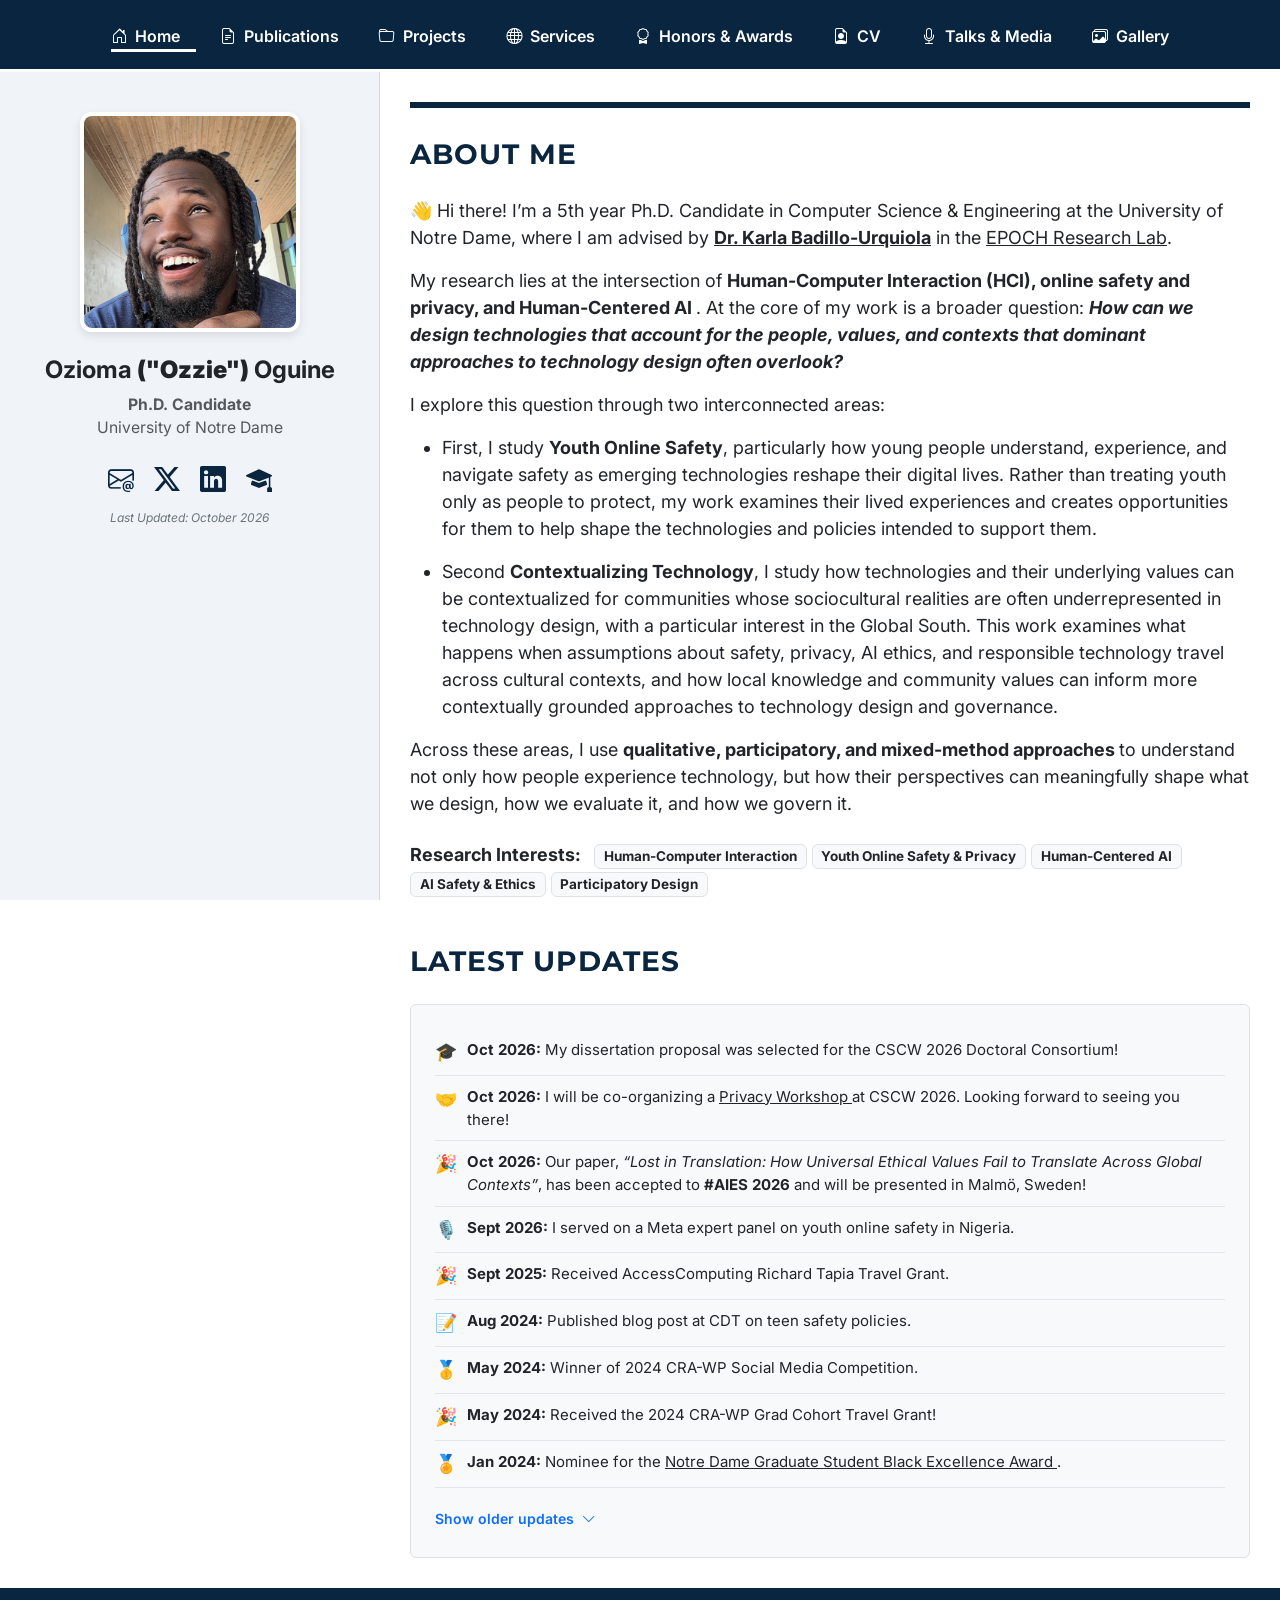
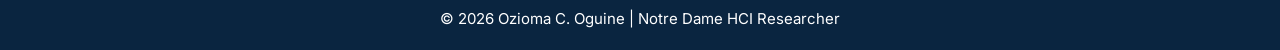
==== commit cd73010c: "Update index.html" ====
--- a/index.html
+++ b/index.html
@@ -2635,7 +2635,7 @@
       </p>
     </div>
     <!-- Download Button -->
-    <a href="pdf/ozzie_CV.pdf"
+    <a href="pdf/ozzie_cv.pdf"
        download="Ozioma_Oguine_CV.pdf"
        class="cv-download-btn">
       <i class="bi bi-download"></i>
@@ -3197,4 +3197,4 @@
 <!-- Custom JavaScript -->
 <script src="main.js"></script>
 </body>
-</html>+</html>
